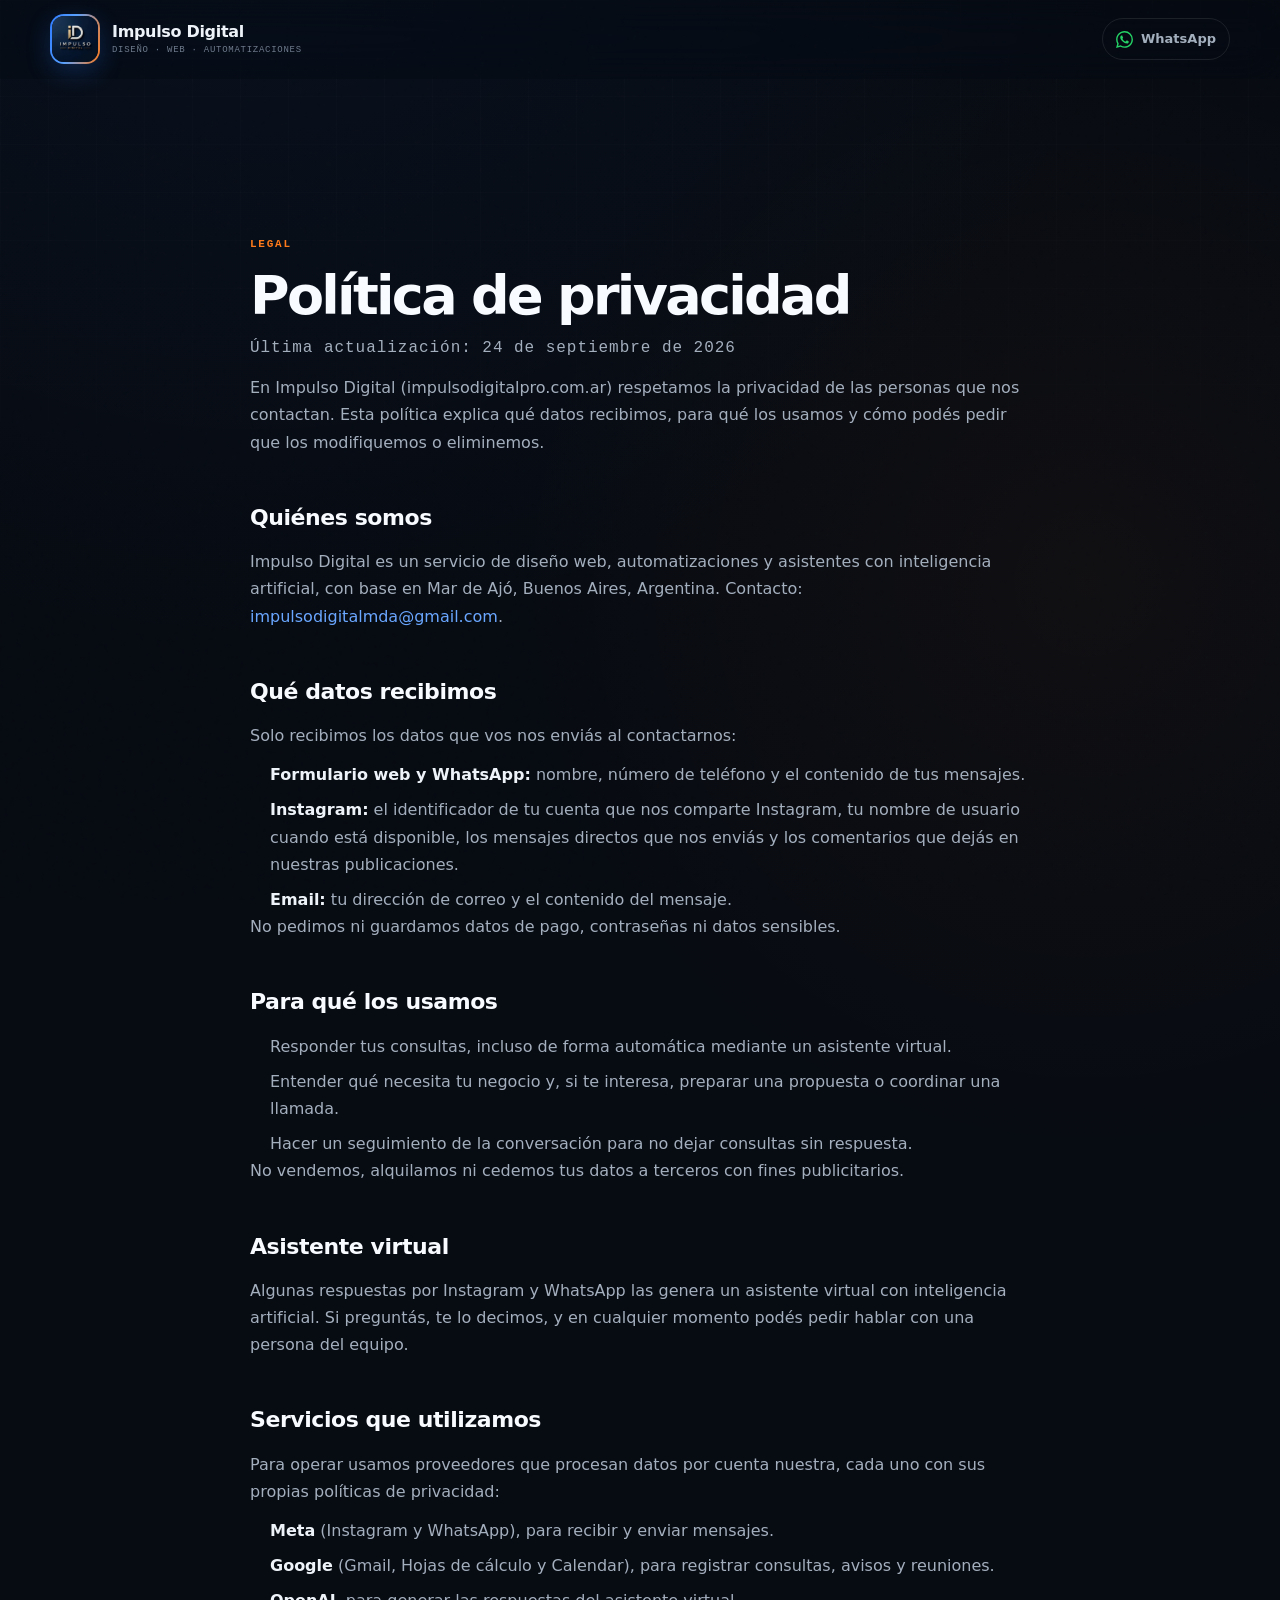
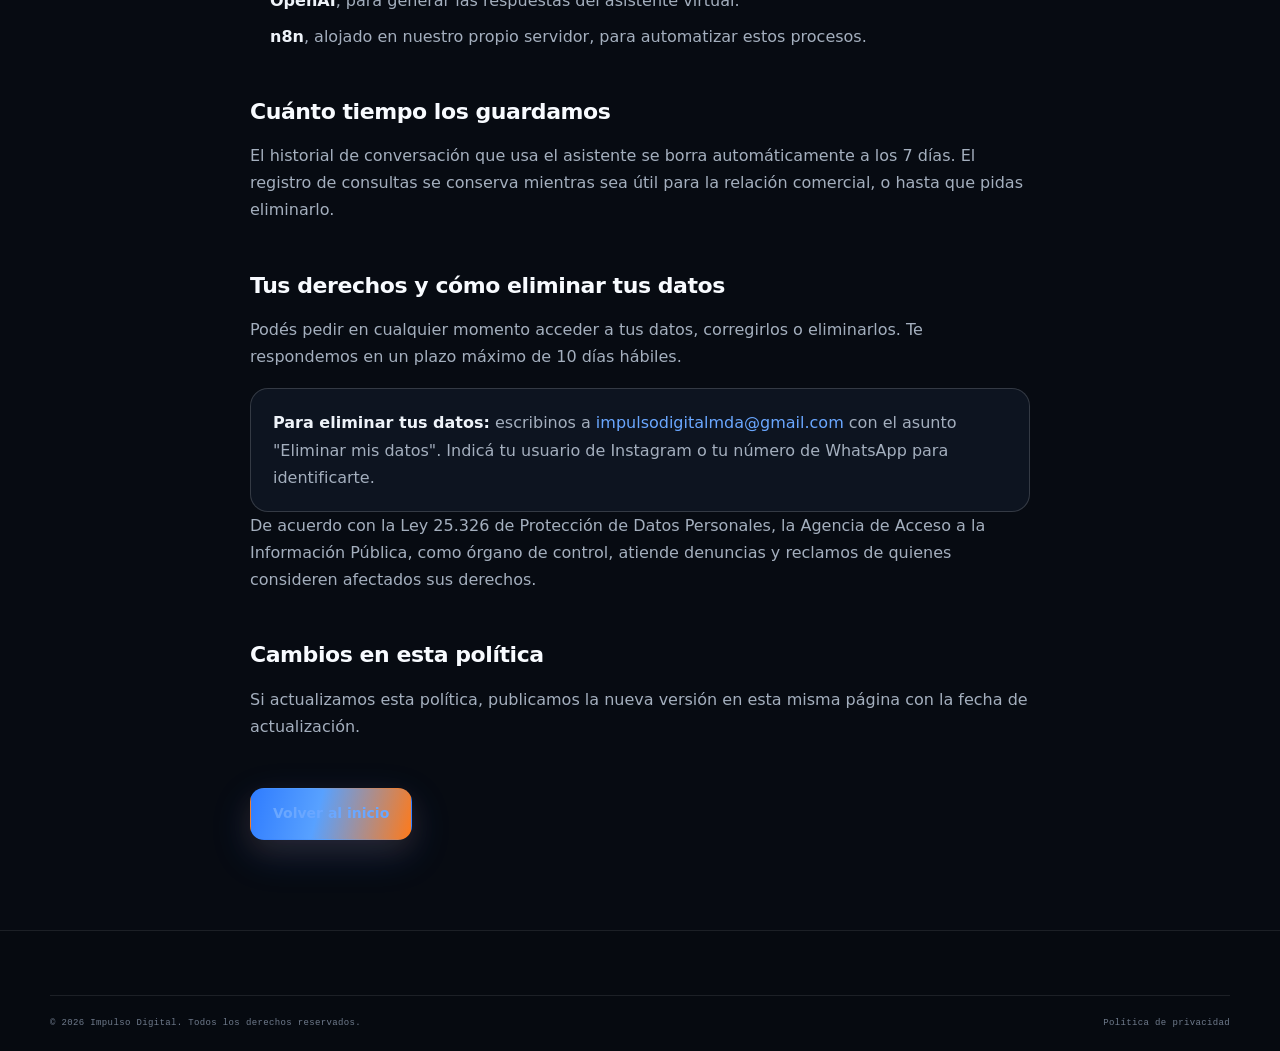
==== privacidad.html @ b019675b "Politica de privacidad y link en el pie Co-Authored-By: Claude Opus 5.5 <noreply@anthropic.com>" ====
<!DOCTYPE html>

<html lang="es">
<head>
<meta charset="utf-8"/>
<meta content="width=device-width, initial-scale=1.0" name="viewport"/>
<meta content="#070b12" name="theme-color"/>
<title>Política de privacidad — Impulso Digital</title>
<meta content="Cómo Impulso Digital recibe, usa y protege los datos de quienes nos contactan por la web, WhatsApp e Instagram." name="description"/>
<link href="assets/images/favicon.svg" rel="icon" type="image/svg+xml"/>
<link href="https://impulsodigitalpro.com.ar/privacidad.html" rel="canonical"/>
<link href="css/style.css" rel="stylesheet"/>
<style>
  .legal { padding: 150px 0 90px; }
  .legal-inner { max-width: 780px; }
  .legal .section-heading { margin-bottom: 10px; }
  .legal-updated { color: var(--muted-2); font-family: var(--font-mono); font-size: 12px; letter-spacing: .06em; }
  .legal h2 { margin: 44px 0 12px; font-family: var(--font-display); font-size: 22px; letter-spacing: -.02em; color: var(--white); }
  .legal p, .legal li { color: var(--muted); font-size: 16px; line-height: 1.7; }
  .legal p + p { margin-top: 12px; }
  .legal ul { margin: 12px 0 0; padding-left: 20px; display: grid; gap: 8px; }
  .legal strong { color: var(--text); }
  .legal a { color: var(--blue-2); }
  .legal-card { margin-top: 18px; padding: 20px 22px; border: 1px solid var(--line-strong); border-radius: var(--radius); background: var(--panel); }
  .legal-back { display: inline-flex; margin-top: 48px; }
  @media (max-width: 640px) { .legal { padding: 120px 0 70px; } }
</style>
</head>
<body>
<div aria-hidden="true" class="page-noise"></div>
<header class="site-header" id="siteHeader">
<div class="container header-inner">
<a aria-label="Impulso Digital — inicio" class="brand" href="index.html">
<span aria-hidden="true" class="brand-mark"><img alt="" aria-hidden="true" class="brand-logo-img" src="assets/images/logo.webp"/></span>
<span class="brand-text">
<span class="brand-name">Impulso Digital</span>
<span class="brand-tag">Diseño · Web · Automatizaciones</span>
</span>
</a>
<div class="header-actions">
<a class="header-cta" href="https://wa.me/5492233033185" rel="noopener" target="_blank">
<img alt="" aria-hidden="true" class="local-icon" src="assets/icons/whatsapp.svg"/>
<span>WhatsApp</span>
</a>
</div>
</div>
</header>
<main id="main">
<section class="legal">
<div class="container legal-inner">
<span class="section-kicker">LEGAL</span>
<h1 class="section-heading">Política de privacidad</h1>
<p class="legal-updated">Última actualización: 24 de septiembre de 2026</p>

<p>En Impulso Digital (impulsodigitalpro.com.ar) respetamos la privacidad de las personas que nos contactan. Esta política explica qué datos recibimos, para qué los usamos y cómo podés pedir que los modifiquemos o eliminemos.</p>

<h2>Quiénes somos</h2>
<p>Impulso Digital es un servicio de diseño web, automatizaciones y asistentes con inteligencia artificial, con base en Mar de Ajó, Buenos Aires, Argentina. Contacto: <a href="mailto:impulsodigitalmda@gmail.com">impulsodigitalmda@gmail.com</a>.</p>

<h2>Qué datos recibimos</h2>
<p>Solo recibimos los datos que vos nos enviás al contactarnos:</p>
<ul>
<li><strong>Formulario web y WhatsApp:</strong> nombre, número de teléfono y el contenido de tus mensajes.</li>
<li><strong>Instagram:</strong> el identificador de tu cuenta que nos comparte Instagram, tu nombre de usuario cuando está disponible, los mensajes directos que nos enviás y los comentarios que dejás en nuestras publicaciones.</li>
<li><strong>Email:</strong> tu dirección de correo y el contenido del mensaje.</li>
</ul>
<p>No pedimos ni guardamos datos de pago, contraseñas ni datos sensibles.</p>

<h2>Para qué los usamos</h2>
<ul>
<li>Responder tus consultas, incluso de forma automática mediante un asistente virtual.</li>
<li>Entender qué necesita tu negocio y, si te interesa, preparar una propuesta o coordinar una llamada.</li>
<li>Hacer un seguimiento de la conversación para no dejar consultas sin respuesta.</li>
</ul>
<p>No vendemos, alquilamos ni cedemos tus datos a terceros con fines publicitarios.</p>

<h2>Asistente virtual</h2>
<p>Algunas respuestas por Instagram y WhatsApp las genera un asistente virtual con inteligencia artificial. Si preguntás, te lo decimos, y en cualquier momento podés pedir hablar con una persona del equipo.</p>

<h2>Servicios que utilizamos</h2>
<p>Para operar usamos proveedores que procesan datos por cuenta nuestra, cada uno con sus propias políticas de privacidad:</p>
<ul>
<li><strong>Meta</strong> (Instagram y WhatsApp), para recibir y enviar mensajes.</li>
<li><strong>Google</strong> (Gmail, Hojas de cálculo y Calendar), para registrar consultas, avisos y reuniones.</li>
<li><strong>OpenAI</strong>, para generar las respuestas del asistente virtual.</li>
<li><strong>n8n</strong>, alojado en nuestro propio servidor, para automatizar estos procesos.</li>
</ul>

<h2>Cuánto tiempo los guardamos</h2>
<p>El historial de conversación que usa el asistente se borra automáticamente a los 7 días. El registro de consultas se conserva mientras sea útil para la relación comercial, o hasta que pidas eliminarlo.</p>

<h2 id="eliminacion">Tus derechos y cómo eliminar tus datos</h2>
<p>Podés pedir en cualquier momento acceder a tus datos, corregirlos o eliminarlos. Te respondemos en un plazo máximo de 10 días hábiles.</p>
<div class="legal-card">
<p><strong>Para eliminar tus datos:</strong> escribinos a <a href="mailto:impulsodigitalmda@gmail.com?subject=Eliminar%20mis%20datos">impulsodigitalmda@gmail.com</a> con el asunto "Eliminar mis datos". Indicá tu usuario de Instagram o tu número de WhatsApp para identificarte.</p>
</div>
<p>De acuerdo con la Ley 25.326 de Protección de Datos Personales, la Agencia de Acceso a la Información Pública, como órgano de control, atiende denuncias y reclamos de quienes consideren afectados sus derechos.</p>

<h2>Cambios en esta política</h2>
<p>Si actualizamos esta política, publicamos la nueva versión en esta misma página con la fecha de actualización.</p>

<a class="btn btn-primary legal-back" href="index.html">Volver al inicio</a>
</div>
</section>
</main>
<footer class="site-footer">
<div class="container footer-bottom">
<p>© <span id="year"></span> Impulso Digital. Todos los derechos reservados.</p>
<a href="privacidad.html">Política de privacidad</a>
</div>
</footer>
<script>document.getElementById('year').textContent = new Date().getFullYear();</script>
</body>
</html>
---- css/style.css ----
/* ==========================================================================
   Impulso Digital — Redesign 2026 (versión mejorada)
   Identidad: azul + naranja + blanco + grises. Verde reservado a WhatsApp.
   Tipografías: fuentes del sistema (sin conexiones externas)

   Cambios respecto a la versión anterior:
   - Espaciado de secciones más compacto (110px -> 88px).
   - Efectos decorativos suavizados (orbes, grilla y ruido más sutiles).
   - Nueva sección "Resultados" con tarjetas de métricas y testimonios.
   ========================================================================== */

:root {
  --bg: #070b12;
  --bg-2: #0a101a;
  --panel: #0d1420;
  --panel-2: #111b2a;
  --white: #f8fbff;
  --text: #eef3f9;
  --muted: #a4afbe;
  --muted-2: #6f7b8c;
  --line: rgba(255,255,255,.09);
  --line-strong: rgba(255,255,255,.16);

  --blue: #2f7cff;
  --blue-2: #6aa7ff;
  --blue-soft: rgba(47,124,255,.13);
  --orange: #ff7a1a;
  --orange-2: #ffad61;
  --orange-soft: rgba(255,122,26,.13);
  --wa: #25d366;
  --danger: #ff6b78;

  --brand-gradient: linear-gradient(105deg, var(--blue) 0%, #58a1ff 42%, var(--orange) 100%);
  --brand-gradient-2: linear-gradient(135deg, rgba(47,124,255,.18), rgba(255,122,26,.12));

  --font-display: 'Segoe UI Variable Display', 'Aptos Display', 'Segoe UI', system-ui, sans-serif;
  --font-body: 'Segoe UI Variable Text', 'Aptos', 'Segoe UI', system-ui, sans-serif;
  --font-mono: 'Cascadia Mono', 'SFMono-Regular', Consolas, monospace;

  --container: 1180px;
  --radius-sm: 12px;
  --radius: 18px;
  --radius-lg: 28px;
  --ease: cubic-bezier(.2,.75,.25,1);
  --shadow: 0 30px 80px rgba(0,0,0,.35);
}

* { box-sizing: border-box; margin: 0; padding: 0; }
html { scroll-behavior: smooth; scroll-padding-top: 92px; }
body {
  min-height: 100vh;
  overflow-x: hidden;
  background:
    radial-gradient(circle at 20% -10%, rgba(47,124,255,.06), transparent 30%),
    radial-gradient(circle at 85% 22%, rgba(255,122,26,.04), transparent 25%),
    var(--bg);
  color: var(--text);
  font-family: var(--font-body);
  font-size: 16px;
  line-height: 1.65;
  -webkit-font-smoothing: antialiased;
}

body::before {
  content: '';
  position: fixed;
  inset: 0;
  z-index: -3;
  background-image: linear-gradient(rgba(255,255,255,.014) 1px, transparent 1px), linear-gradient(90deg, rgba(255,255,255,.014) 1px, transparent 1px);
  background-size: 48px 48px;
  mask-image: linear-gradient(to bottom, #000 0, transparent 75%);
}

.page-noise {
  position: fixed;
  inset: 0;
  z-index: 999;
  opacity: .012;
  pointer-events: none;
  background-image: url("data:image/svg+xml,%3Csvg viewBox='0 0 180 180' xmlns='http://www.w3.org/2000/svg'%3E%3Cfilter id='n'%3E%3CfeTurbulence type='fractalNoise' baseFrequency='.85' numOctaves='3' stitchTiles='stitch'/%3E%3C/filter%3E%3Crect width='100%25' height='100%25' filter='url(%23n)' opacity='.8'/%3E%3C/svg%3E");
}

img, svg { display: block; max-width: 100%; }
.local-icon { width: 1em; height: 1em; object-fit: contain; flex: 0 0 auto; display: inline-block; vertical-align: -0.12em; }
.btn .local-icon { width: 17px; height: 17px; }
.header-cta .local-icon { width: 17px; height: 17px; }
.node-icon .local-icon { width: 24px; height: 24px; }
.card-icon .local-icon { width: 21px; height: 21px; }
.solution-icon .local-icon { width: 48px; height: 48px; }
.step-icon .local-icon { width: 21px; height: 21px; }
.wa-icon .local-icon { width: 28px; height: 28px; }
.card-arrow.local-icon { width: 13px; height: 13px; }
.back-to-top .local-icon { width: 17px; height: 17px; }
a { color: inherit; text-decoration: none; }
ul, ol { list-style: none; }
button, input, textarea { font: inherit; }
button { color: inherit; border: 0; background: none; cursor: pointer; }
input, textarea { color: inherit; }

::selection { color: #fff; background: var(--orange); }

.container { width: min(var(--container), calc(100% - 48px)); margin-inline: auto; }
section { position: relative; padding: 88px 0; }

.skip-link {
  position: fixed; left: 16px; top: -80px; z-index: 1000;
  padding: 10px 16px; border-radius: 10px; background: var(--white); color: var(--bg);
  font-weight: 700; transition: top .2s ease;
}
.skip-link:focus { top: 16px; }

:focus-visible { outline: 2px solid var(--orange); outline-offset: 4px; }

/* ---------- Header ---------- */
.site-header {
  position: sticky; top: 0; z-index: 100;
  background: rgba(7,11,18,.56);
  border-bottom: 1px solid transparent;
  backdrop-filter: blur(18px) saturate(140%);
  -webkit-backdrop-filter: blur(18px) saturate(140%);
  transition: background .3s ease, border-color .3s ease, box-shadow .3s ease;
}
.site-header.is-scrolled {
  background: rgba(7,11,18,.86);
  border-bottom-color: var(--line);
  box-shadow: 0 12px 40px rgba(0,0,0,.18);
}
.header-inner { height: 78px; display: flex; align-items: center; justify-content: space-between; gap: 28px; }
.brand { display: inline-flex; align-items: center; gap: 12px; min-width: max-content; }
.brand-mark {
  position: relative; width: 50px; height: 50px; border-radius: 14px; padding: 2px; overflow: hidden;
  display: grid; place-items: center; background: var(--brand-gradient); box-shadow: 0 8px 24px rgba(47,124,255,.22);
}
.brand-mark::before { content: ''; position: absolute; inset: 2px; border-radius: 12px; background: #0b111c; }
.brand-logo-img { position: relative; z-index: 1; width: 100%; height: 100%; object-fit: cover; border-radius: 12px; }
.brand-mark img { display: block; }
.brand-text { display: flex; flex-direction: column; line-height: 1.15; }
.brand-name { font-family: var(--font-display); font-size: 16px; font-weight: 700; letter-spacing: -.02em; }
.brand-tag { margin-top: 4px; font-family: var(--font-mono); font-size: 9px; letter-spacing: .08em; color: var(--muted-2); text-transform: uppercase; }
.main-nav { display: flex; align-items: center; gap: 28px; }
.nav-link { position: relative; padding: 8px 0; font-size: 14px; font-weight: 600; color: var(--muted); transition: color .2s ease; }
.nav-link::after { content: ''; position: absolute; left: 0; right: 100%; bottom: 2px; height: 2px; border-radius: 2px; background: var(--orange); transition: right .25s var(--ease); }
.nav-link:hover, .nav-link.is-active { color: var(--white); }
.nav-link:hover::after, .nav-link.is-active::after { right: 0; }
.header-actions { display: flex; align-items: center; gap: 12px; }
.header-cta { display: inline-flex; align-items: center; gap: 8px; padding: 9px 13px; border: 1px solid var(--line); border-radius: 999px; font-size: 13px; font-weight: 700; color: var(--muted); transition: .2s ease; }
.header-cta i { color: var(--wa); font-size: 16px; }
.header-cta:hover { color: var(--white); border-color: rgba(37,211,102,.35); background: rgba(37,211,102,.06); transform: translateY(-1px); }
.nav-toggle { display: none; width: 44px; height: 44px; border: 1px solid var(--line); border-radius: 12px; align-items: center; justify-content: center; flex-direction: column; gap: 5px; }
.nav-toggle span { width: 19px; height: 2px; border-radius: 2px; background: var(--white); transition: transform .3s var(--ease), opacity .2s ease; }
.nav-toggle[aria-expanded="true"] span:nth-child(1) { transform: translateY(7px) rotate(45deg); }
.nav-toggle[aria-expanded="true"] span:nth-child(2) { opacity: 0; }
.nav-toggle[aria-expanded="true"] span:nth-child(3) { transform: translateY(-7px) rotate(-45deg); }
.nav-scrim { position: fixed; inset: 0; z-index: 90; opacity: 0; pointer-events: none; background: rgba(1,4,8,.7); backdrop-filter: blur(5px); transition: opacity .25s ease; }
.nav-scrim.is-visible { opacity: 1; pointer-events: auto; }

/* ---------- Buttons ---------- */
.btn {
  position: relative; overflow: hidden; min-height: 52px; padding: 13px 22px; border-radius: 14px;
  display: inline-flex; align-items: center; justify-content: center; gap: 10px;
  border: 1px solid transparent; font-family: var(--font-body); font-size: 14px; font-weight: 800;
  transition: transform .25s var(--ease), box-shadow .25s var(--ease), border-color .25s ease, background .25s ease;
  will-change: transform;
}
.btn::before { content: ''; position: absolute; inset: 0 auto 0 -75%; width: 48%; background: linear-gradient(100deg, transparent, rgba(255,255,255,.28), transparent); transform: skewX(-18deg); transition: left .65s var(--ease); pointer-events: none; }
.btn:hover::before { left: 125%; }
.btn > * { position: relative; z-index: 1; }
.btn-primary { color: #fff; background: var(--brand-gradient); box-shadow: 0 14px 40px rgba(47,124,255,.18), 0 10px 28px rgba(255,122,26,.13); }
.btn-primary:hover { transform: translateY(-3px); box-shadow: 0 18px 48px rgba(47,124,255,.24), 0 12px 34px rgba(255,122,26,.2); }
.btn-secondary { color: var(--white); border-color: var(--line-strong); background: rgba(255,255,255,.035); }
.btn-secondary:hover { transform: translateY(-3px); border-color: rgba(255,255,255,.28); background: rgba(255,255,255,.06); }
.btn-sm { min-height: 40px; padding: 8px 15px; border-radius: 11px; }
.btn-block { width: 100%; }
.whatsapp-btn i { color: var(--wa); font-size: 20px; }

/* ---------- Global headings ---------- */
.section-head { max-width: 700px; margin-bottom: 48px; }
.section-head.centered { margin-inline: auto; text-align: center; }
.section-kicker { display: inline-flex; font-family: var(--font-mono); font-size: 11px; font-weight: 600; letter-spacing: .16em; color: var(--orange); text-transform: uppercase; }
.section-heading { margin-top: 13px; font-family: var(--font-display); font-size: clamp(32px, 4.4vw, 54px); line-height: 1.05; letter-spacing: -.05em; font-weight: 700; color: var(--white); }
.section-head p { margin-top: 18px; max-width: 58ch; color: var(--muted); font-size: 16px; }
.section-head.centered p { margin-inline: auto; }
.outline-text { color: transparent; -webkit-text-stroke: 1px rgba(248,251,255,.5); }
.text-orange { color: var(--orange); }
.text-gradient { background: var(--brand-gradient); -webkit-background-clip: text; background-clip: text; color: transparent; }

/* ---------- Hero ---------- */
.hero { min-height: calc(100vh - 78px); padding: 72px 0 40px; display: flex; flex-direction: column; justify-content: center; overflow: clip; }
.hero-grid-bg { position: absolute; inset: 0; z-index: -2; background-image: linear-gradient(rgba(255,255,255,.014) 1px, transparent 1px), linear-gradient(90deg, rgba(255,255,255,.014) 1px, transparent 1px); background-size: 42px 42px; mask-image: radial-gradient(circle at center, #000 0, transparent 72%); }
.hero-orb { position: absolute; z-index: -1; border-radius: 50%; filter: blur(32px); opacity: .38; pointer-events: none; animation: orb-float 12s ease-in-out infinite; }
.hero-orb-blue { width: 520px; height: 520px; right: -180px; top: -120px; background: radial-gradient(circle, rgba(47,124,255,.2), transparent 67%); }
.hero-orb-orange { width: 420px; height: 420px; left: -160px; bottom: -180px; background: radial-gradient(circle, rgba(255,122,26,.12), transparent 67%); animation-delay: -5s; }
@keyframes orb-float { 50% { transform: translate3d(0, 22px, 0) scale(1.04); } }
.hero-inner { display: grid; grid-template-columns: 1.02fr .98fr; align-items: center; gap: 68px; }
.eyebrow { width: fit-content; display: inline-flex; align-items: center; gap: 9px; padding: 7px 10px; border: 1px solid var(--line); border-radius: 999px; background: rgba(255,255,255,.025); color: var(--muted); font-family: var(--font-mono); font-size: 10.5px; letter-spacing: .09em; }
.eyebrow-dot { width: 7px; height: 7px; border-radius: 50%; background: var(--orange); box-shadow: 0 0 0 6px rgba(255,122,26,.08); animation: blink 2s ease-in-out infinite; }
@keyframes blink { 50% { box-shadow: 0 0 0 2px rgba(255,122,26,.03), 0 0 16px rgba(255,122,26,.6); } }
.hero-title { margin-top: 23px; font-family: var(--font-display); font-size: clamp(40px, 5.2vw, 64px); line-height: 1; letter-spacing: -.06em; font-weight: 700; color: var(--white); }
.hero-subtitle { margin-top: 22px; max-width: 57ch; color: var(--muted); font-size: clamp(16px, 1.6vw, 18px); line-height: 1.7; }
.hero-actions { display: flex; flex-wrap: wrap; gap: 12px; margin-top: 30px; }
.hero-mini-proof { display: flex; flex-wrap: wrap; gap: 10px 18px; margin-top: 28px; color: var(--muted-2); font-size: 12px; font-weight: 700; }
.hero-mini-proof span { display: inline-flex; align-items: center; gap: 7px; }
.hero-mini-proof i { color: var(--blue-2); }
.hero-mini-proof span:nth-child(2) i { color: var(--wa); }
.hero-mini-proof span:nth-child(3) i { color: var(--orange); }

.hero-visual { perspective: 1200px; }
.system-shell { position: relative; overflow: hidden; border: 1px solid var(--line-strong); border-radius: 30px; background: linear-gradient(180deg, rgba(17,27,42,.92), rgba(8,13,22,.92)); box-shadow: var(--shadow), inset 0 1px 0 rgba(255,255,255,.05); transform: rotateY(-2deg) rotateX(1deg); transition: transform .25s ease; }
.system-shell::before { content: ''; position: absolute; inset: 0; pointer-events: none; background: linear-gradient(135deg, rgba(47,124,255,.07), transparent 35%, rgba(255,122,26,.055)); }
.system-topbar { height: 52px; padding: 0 18px; display: flex; align-items: center; justify-content: space-between; border-bottom: 1px solid var(--line); background: rgba(255,255,255,.018); }
.window-dots { display: flex; gap: 6px; }
.window-dots span { width: 7px; height: 7px; border-radius: 50%; background: #536071; }
.window-dots span:nth-child(1) { background: var(--orange); }
.window-dots span:nth-child(2) { background: #d99b38; }
.window-dots span:nth-child(3) { background: var(--blue); }
.system-status { display: inline-flex; align-items: center; gap: 7px; font-family: var(--font-mono); font-size: 10px; letter-spacing: .05em; color: var(--muted); }
.system-status > span { width: 6px; height: 6px; border-radius: 50%; background: var(--blue); box-shadow: 0 0 12px rgba(47,124,255,.8); animation: blink 1.8s infinite; }
.system-canvas { position: relative; min-height: 420px; }
.connector-svg { position: absolute; inset: 0; width: 100%; height: 100%; }
.connector { fill: none; stroke-width: 2; stroke-linecap: round; stroke-dasharray: 7 10; opacity: .7; animation: dash 10s linear infinite; }
.connector-b, .connector-d { animation-direction: reverse; }
@keyframes dash { to { stroke-dashoffset: -220; } }
.hub-node { position: absolute; left: 50%; top: 50%; width: 128px; height: 128px; transform: translate(-50%,-50%); display: flex; flex-direction: column; align-items: center; justify-content: center; border-radius: 29px; border: 1px solid rgba(255,255,255,.12); background: rgba(7,11,18,.8); box-shadow: 0 20px 60px rgba(0,0,0,.4), 0 0 55px rgba(47,124,255,.12); backdrop-filter: blur(12px); }
.hub-ring { position: absolute; inset: -12px; border: 1px dashed rgba(255,255,255,.09); border-radius: 36px; animation: spin 18s linear infinite; }
@keyframes spin { to { transform: rotate(360deg); } }
.hub-mark { position: absolute; inset: 0; border-radius: 29px; overflow: hidden; display: block; }
.hub-mark::after { content: ''; position: absolute; inset: 0; border-radius: inherit; border: 1px solid rgba(255,255,255,.14); pointer-events: none; }
.hub-logo-img { width: 100%; height: 100%; object-fit: cover; display: block; }
.sat-node { --float: 0px; position: absolute; width: 118px; height: 104px; display: flex; flex-direction: column; align-items: center; justify-content: center; gap: 2px; border: 1px solid var(--line); border-radius: 20px; background: rgba(15,23,36,.82); box-shadow: 0 18px 40px rgba(0,0,0,.28); backdrop-filter: blur(10px); animation: node-in .7s var(--ease) both, node-float 5.2s ease-in-out infinite; animation-delay: var(--delay), calc(var(--delay) + .7s); }
@keyframes node-in { from { opacity: 0; transform: scale(.82) translateY(12px); } to { opacity: 1; transform: scale(1) translateY(0); } }
@keyframes node-float { 50% { transform: translateY(-7px); } }
.sat-node strong { margin-top: 6px; font-family: var(--font-display); font-size: 13px; }
.sat-node small { color: var(--muted-2); font-size: 9px; font-weight: 700; }
.node-icon { width: 40px; height: 40px; display: grid; place-items: center; border-radius: 11px; background: linear-gradient(135deg, rgba(47,124,255,.32), rgba(47,124,255,.12)); box-shadow: inset 0 0 0 1px rgba(90,162,255,.4), 0 0 18px rgba(47,124,255,.28); color: var(--blue-2); font-size: 17px; }
.node-icon.whatsapp-real { color: var(--wa); background: linear-gradient(135deg, rgba(37,211,102,.34), rgba(37,211,102,.12)); box-shadow: inset 0 0 0 1px rgba(37,211,102,.45), 0 0 18px rgba(37,211,102,.28); }
.solution-icon.whatsapp-real { color: var(--wa); }
.sat-web { left: 6%; top: 7%; }
.sat-whatsapp { right: 6%; top: 7%; }
.sat-pedidos { left: 6%; bottom: 7%; }
.sat-gestion { right: 6%; bottom: 7%; }
.sat-pedidos .node-icon { background: linear-gradient(135deg, rgba(255,122,26,.34), rgba(255,122,26,.12)); box-shadow: inset 0 0 0 1px rgba(255,154,61,.45), 0 0 18px rgba(255,122,26,.28); }
.sat-gestion .node-icon { background: linear-gradient(135deg, rgba(160,110,255,.34), rgba(160,110,255,.12)); box-shadow: inset 0 0 0 1px rgba(196,161,255,.45), 0 0 18px rgba(160,110,255,.28); }
.pulse-dot { position: absolute; width: 8px; height: 8px; border-radius: 50%; background: var(--orange); box-shadow: 0 0 16px rgba(255,122,26,.7); opacity: .8; }
.pulse-one { left: 31%; top: 38%; animation: pulse-move 4.5s ease-in-out infinite; }
.pulse-two { right: 31%; bottom: 38%; background: var(--blue); box-shadow: 0 0 16px rgba(47,124,255,.7); animation: pulse-move 4.5s ease-in-out infinite reverse; animation-delay: -1.8s; }
@keyframes pulse-move { 50% { transform: translate(10px, 7px) scale(1.4); opacity: .35; } }
/* ---------- Solutions ---------- */
.solutions-section { background: linear-gradient(180deg, transparent, rgba(255,255,255,.015), transparent); }
.solutions-list { display: grid; grid-template-columns: repeat(2, 1fr); gap: 16px; }
.solution-row { position: relative; overflow: hidden; display: grid; grid-template-columns: 1fr; grid-template-rows: auto 1fr; align-items: stretch; border: 1px solid var(--line); border-radius: 24px; background: rgba(11,17,27,.64); transition: transform .35s var(--ease), border-color .35s ease, background .35s ease; }
.solution-row:hover { transform: translateY(-4px); background: rgba(13,21,33,.82); }
.solution-row[data-accent="blue"]:hover { border-color: rgba(47,124,255,.35); }
.solution-row[data-accent="orange"]:hover { border-color: rgba(255,122,26,.35); }
.solution-visual { position: relative; min-height: 170px; display: grid; place-items: center; border-bottom: 1px solid var(--line); background: rgba(255,255,255,.015); }
.solution-number { position: absolute; left: 24px; top: 20px; font-family: var(--font-mono); font-size: 10px; color: var(--muted-2); letter-spacing: .13em; }
.solution-icon { width: 96px; height: 96px; display: grid; place-items: center; border-radius: 26px; background: rgba(47,124,255,.16); border: 1px solid rgba(47,124,255,.3); color: var(--blue-2); font-size: 40px; box-shadow: 0 18px 50px rgba(0,0,0,.3); transition: transform .35s var(--ease); }
.solution-row[data-accent="orange"] .solution-icon:not(.whatsapp-real) { background: rgba(255,122,26,.16); border-color: rgba(255,122,26,.32); color: var(--orange-2); }
.solution-icon.whatsapp-real { background: rgba(37,211,102,.16); border-color: rgba(37,211,102,.32); }
.solution-row:hover .solution-icon { transform: rotate(-4deg) scale(1.05); }
.solution-row:hover .solution-icon { box-shadow: 0 20px 52px rgba(0,0,0,.32), 0 0 28px rgba(47,124,255,.13); }
.solution-row[data-accent="orange"]:hover .solution-icon { box-shadow: 0 20px 52px rgba(0,0,0,.32), 0 0 28px rgba(255,122,26,.14); }
.solution-copy { padding: 30px 32px 34px; display: flex; flex-direction: column; justify-content: center; }
.solution-label { font-family: var(--font-mono); font-size: 10px; letter-spacing: .15em; color: var(--muted-2); }
.solution-copy h3 { margin-top: 7px; font-family: var(--font-display); font-size: clamp(28px, 3.6vw, 42px); line-height: 1; letter-spacing: -.045em; }
.solution-copy > p { margin-top: 14px; max-width: 63ch; color: var(--muted); font-size: 15px; }
.solution-points { display: grid; gap: 9px; margin-top: 22px; }
.solution-points li { display: flex; align-items: flex-start; gap: 10px; color: #c2cbd6; font-size: 13.5px; }
.solution-points .local-icon { margin-top: 4px; width: 13px; height: 13px; }

/* ---------- Process ---------- */
.process-section { background: linear-gradient(180deg, rgba(255,255,255,.012), transparent); }
.process-timeline { position: relative; display: grid; grid-template-columns: repeat(3, 1fr); gap: 14px; counter-reset: process; }
.process-timeline::before { content: ''; position: absolute; left: 7%; right: 7%; top: 45px; height: 1px; background: linear-gradient(90deg, var(--blue), rgba(255,255,255,.12) 45%, var(--orange)); opacity: .45; }
.process-step { position: relative; min-height: 250px; padding: 28px 22px 24px; border: 1px solid transparent; border-radius: 18px; background: linear-gradient(rgba(7,11,18,.76), rgba(7,11,18,.76)) padding-box, var(--brand-gradient) border-box; transition: transform .3s var(--ease), box-shadow .3s ease; }
.process-step:hover { transform: translateY(-6px); box-shadow: 0 18px 40px rgba(47,124,255,.14), 0 14px 34px rgba(255,122,26,.1); }
.process-step .step-icon { transition: transform .35s var(--ease), background .35s ease, color .35s ease; }
.process-step:hover .step-icon { transform: translateY(-4px) rotate(-6deg); background: var(--blue-soft); color: var(--blue-2); }
.process-step:nth-child(even):hover .step-icon { background: var(--orange-soft); color: var(--orange-2); }
.step-num { position: relative; z-index: 2; width: fit-content; display: inline-flex; padding: 8px 9px; border-radius: 8px; background: var(--bg); border: 1px solid var(--line-strong); font-family: var(--font-mono); font-size: 10px; color: var(--orange-2); }
.process-step:nth-child(odd) .step-num { color: var(--blue-2); }
.step-icon { margin-top: 42px; width: 43px; height: 43px; display: grid; place-items: center; border-radius: 12px; background: rgba(255,255,255,.04); color: var(--white); }
.process-step h3 { margin-top: 18px; font-family: var(--font-display); font-size: 20px; }
.process-step p { margin-top: 8px; color: var(--muted); font-size: 13px; line-height: 1.6; }

/* ---------- Contact ---------- */
.contact-section { padding-top: 72px; }
.contact-inner { display: grid; grid-template-columns: .9fr 1.1fr; gap: 70px; align-items: start; }
.contact-copy .section-heading { font-size: clamp(38px, 4.6vw, 58px); }
.contact-copy > p { margin-top: 20px; max-width: 48ch; color: var(--muted); }
.contact-whatsapp-card { margin-top: 34px; min-height: 82px; padding: 15px 18px; display: grid; grid-template-columns: auto 1fr auto; align-items: center; gap: 14px; border: 1px solid rgba(37,211,102,.22); border-radius: 18px; background: rgba(37,211,102,.05); transition: transform .25s var(--ease), border-color .25s ease, background .25s ease; }
.contact-whatsapp-card:hover { transform: translateY(-4px); border-color: rgba(37,211,102,.42); background: rgba(37,211,102,.075); }
.wa-icon { width: 50px; height: 50px; display: grid; place-items: center; border-radius: 15px; color: #fff; background: var(--wa); font-size: 25px; box-shadow: 0 12px 26px rgba(37,211,102,.15); }
.wa-text { display: flex; flex-direction: column; line-height: 1.25; }
.wa-text strong { font-family: var(--font-display); font-size: 15px; }
.wa-text small { margin-top: 5px; color: var(--muted); font-size: 12px; }
.contact-whatsapp-card > i { color: var(--muted-2); font-size: 11px; }
.contact-details { margin-top: 30px; display: flex; flex-direction: column; gap: 15px; }
.contact-details div { display: grid; grid-template-columns: 115px 1fr; gap: 14px; font-size: 13px; }
.contact-details dt { color: var(--muted-2); }
.contact-details dt .local-icon { width: 15px; height: 15px; margin-right: 4px; vertical-align: -2px; }
.contact-details dd { color: var(--muted); overflow-wrap: anywhere; }
.contact-details a:hover { color: var(--white); }

.contact-form { position: relative; overflow: hidden; padding: 36px; display: flex; flex-direction: column; gap: 18px; border: 1px solid var(--line-strong); border-radius: 24px; background: linear-gradient(160deg, rgba(17,27,42,.72), rgba(8,13,22,.86)); box-shadow: var(--shadow); }
.contact-form::before { content: ''; position: absolute; left: -80px; top: -80px; width: 210px; height: 210px; border-radius: 50%; background: radial-gradient(circle, rgba(47,124,255,.1), transparent 67%); pointer-events: none; }
.form-topline { position: relative; display: flex; align-items: center; justify-content: space-between; gap: 20px; padding-bottom: 16px; border-bottom: 1px solid var(--line); font-family: var(--font-mono); font-size: 9px; letter-spacing: .12em; color: var(--muted-2); }
.form-live { display: inline-flex; align-items: center; gap: 7px; letter-spacing: .04em; text-transform: none; }
.form-live i { width: 6px; height: 6px; border-radius: 50%; background: var(--wa); box-shadow: 0 0 12px rgba(37,211,102,.55); }
.form-row { position: relative; display: flex; flex-direction: column; gap: 8px; }
.form-row label { font-size: 12px; font-weight: 700; color: #c2cad4; }
.optional { color: var(--muted-2); font-weight: 500; }
.form-row input, .form-row textarea { width: 100%; border: 1px solid var(--line); border-radius: 12px; background: rgba(4,8,14,.5); padding: 13px 14px; color: var(--white); font-size: 14px; outline: 0; transition: border-color .2s ease, background .2s ease, box-shadow .2s ease; }
.form-row textarea { min-height: 128px; resize: vertical; }
.form-row input::placeholder, .form-row textarea::placeholder { color: #596678; }
.form-row input:focus, .form-row textarea:focus { border-color: rgba(47,124,255,.6); background: rgba(5,10,18,.78); box-shadow: 0 0 0 4px rgba(47,124,255,.08); }
.form-status { min-height: 20px; color: var(--wa); font-size: 12px; }
.form-status.is-error { color: var(--danger); }

/* ---------- Footer ---------- */
.site-footer { padding-top: 64px; border-top: 1px solid var(--line); background: rgba(0,0,0,.08); }
.footer-inner { display: grid; grid-template-columns: 1.5fr .8fr .8fr; gap: 50px; padding-bottom: 48px; }
.footer-brand p { max-width: 36ch; margin-top: 15px; color: var(--muted-2); font-size: 13px; }
.footer-col { display: flex; flex-direction: column; gap: 11px; }
.footer-heading { margin-bottom: 3px; font-family: var(--font-mono); font-size: 10px; letter-spacing: .12em; color: var(--white); text-transform: uppercase; }
.footer-col a { width: fit-content; display: inline-flex; align-items: center; gap: 8px; color: var(--muted); font-size: 13px; transition: color .2s ease, transform .2s ease; }
.footer-col a:hover { color: var(--white); transform: translateX(3px); }
.footer-col a .local-icon { width: 14px; height: 14px; }
.footer-col a .fa-whatsapp { color: var(--wa); }

/* Íconos de marca recoloreados vía mask (los .svg cargados como <img> no heredan color) */
.icon-mask {
  -webkit-mask-repeat: no-repeat; mask-repeat: no-repeat;
  -webkit-mask-position: center; mask-position: center;
  -webkit-mask-size: contain; mask-size: contain;
  background-color: currentColor;
}
.icon-email { -webkit-mask-image: url("../assets/icons/email.svg"); mask-image: url("../assets/icons/email.svg"); }
.icon-web { -webkit-mask-image: url("../assets/icons/web.svg"); mask-image: url("../assets/icons/web.svg"); }
.icon-pedidos { -webkit-mask-image: url("../assets/icons/pedidos.svg"); mask-image: url("../assets/icons/pedidos.svg"); }
.icon-gestion { -webkit-mask-image: url("../assets/icons/gestion.svg"); mask-image: url("../assets/icons/gestion.svg"); }
.icon-whatsapp {
  -webkit-mask-image: url("../assets/icons/whatsapp.svg"); mask-image: url("../assets/icons/whatsapp.svg");
  background-color: var(--wa);
}
.icon-instagram {
  -webkit-mask-image: url("../assets/icons/instagram.svg"); mask-image: url("../assets/icons/instagram.svg");
  background: linear-gradient(45deg, #f9ce34, #ee2a7b 45%, #6228d7);
}
.footer-bottom { padding: 20px 0; display: flex; justify-content: space-between; gap: 20px; border-top: 1px solid var(--line); color: var(--muted-2); font-family: var(--font-mono); font-size: 9px; letter-spacing: .04em; }

.wa-float { position: fixed; right: 22px; bottom: 22px; z-index: 80; width: 54px; height: 54px; display: grid; place-items: center; border-radius: 50%; background: var(--wa); color: #fff; box-shadow: 0 12px 30px rgba(37,211,102,.35); transition: transform .25s var(--ease); }
.wa-float:hover { transform: scale(1.08); }
.wa-float .local-icon { width: 28px; height: 28px; background-color: #fff; }
.back-to-top { position: fixed; right: 27px; bottom: 90px; z-index: 80; width: 46px; height: 46px; display: grid; place-items: center; border: 1px solid var(--line-strong); border-radius: 14px; background: rgba(10,16,26,.86); color: var(--white); box-shadow: 0 12px 30px rgba(0,0,0,.25); backdrop-filter: blur(12px); opacity: 0; pointer-events: none; transform: translateY(12px); transition: opacity .25s ease, transform .25s var(--ease), border-color .25s ease; }
.back-to-top.is-visible { opacity: 1; pointer-events: auto; transform: translateY(0); }
.back-to-top:hover { border-color: var(--orange); }

/* ---------- Reveal animations ---------- */
.reveal { opacity: 0; transform: translateY(24px) scale(.985); filter: blur(3px); transition: opacity .7s var(--ease), transform .7s var(--ease), filter .7s ease; }
.reveal.is-visible { opacity: 1; transform: translateY(0); }
.process-timeline .reveal:nth-child(2) { transition-delay: .08s; }
.process-timeline .reveal:nth-child(3) { transition-delay: .16s; }
.solutions-list .reveal:nth-child(2) { transition-delay: .08s; }
.solutions-list .reveal:nth-child(3) { transition-delay: .16s; }
.solutions-list .reveal:nth-child(4) { transition-delay: .24s; }
.reveal.is-visible { filter: blur(0); }

/* ---------- Responsive ---------- */
@media (max-width: 1040px) {
  .header-cta { display: none; }
  .hero-inner { gap: 38px; }
  .process-timeline { grid-template-columns: 1fr 1fr; }
  .process-timeline::before { display: none; }
  .contact-inner { gap: 42px; }
}

@media (max-width: 900px) {
  section { padding: 72px 0; }
  .container { width: min(var(--container), calc(100% - 34px)); }
  .main-nav { position: fixed; top: 78px; right: 0; width: min(340px, 88vw); height: calc(100dvh - 78px); z-index: 110; padding: 28px; align-items: stretch; flex-direction: column; gap: 4px; border-left: 1px solid var(--line); background: rgba(8,13,22,.97); transform: translateX(101%); transition: transform .35s var(--ease); }
  .main-nav.is-open { transform: translateX(0); }
  .nav-link { padding: 14px 2px; border-bottom: 1px solid var(--line); font-size: 16px; }
  .nav-link::after { display: none; }
  .nav-cta { margin-top: 16px; }
  .nav-toggle { display: flex; }
  .hero { min-height: auto; padding-top: 56px; }
  .hero-inner { grid-template-columns: 1fr; }
  .hero-content { text-align: center; }
  .eyebrow { margin-inline: auto; }
  .hero-subtitle { margin-inline: auto; }
  .hero-actions, .hero-mini-proof { justify-content: center; }
  .hero-visual { max-width: 620px; width: 100%; margin: 8px auto 0; }
  .system-shell { transform: none !important; }
  .contact-inner { grid-template-columns: 1fr; }
}

@media (max-width: 680px) {
  .brand-tag { display: none; }
  .header-inner { height: 70px; }
  .main-nav { top: 70px; height: calc(100dvh - 70px); }
  .hero { padding-top: 44px; }
  .hero-title { font-size: clamp(38px, 12vw, 52px); }
  .hero-actions { flex-direction: column; align-items: stretch; }
  .btn { width: 100%; }
  .hero-mini-proof { gap: 10px 14px; }
  .system-canvas { min-height: 360px; }
  .sat-node { width: 96px; height: 90px; }
  .hub-node { width: 112px; height: 112px; }
  .section-heading { font-size: clamp(32px, 10.5vw, 44px); }
  .solutions-list { gap: 10px; }
  .solution-row { border-radius: 18px; }
  .solution-visual { min-height: 96px; }
  .solution-number { left: 12px; top: 10px; }
  .solution-icon { width: 56px; height: 56px; border-radius: 16px; font-size: 24px; }
  .solution-copy { padding: 16px 14px 18px; }
  .solution-copy h3 { font-size: 20px; }
  .solution-copy > p { margin-top: 8px; font-size: 12px; }
  .solution-points { gap: 6px; margin-top: 12px; }
  .solution-points li { font-size: 11.5px; gap: 6px; }
  .process-timeline { grid-template-columns: 1fr; gap: 10px; }
  .process-timeline::before { display: none; }
  .process-step { min-height: auto; padding: 16px; display: grid; grid-template-columns: auto 1fr; grid-template-rows: auto 1fr; column-gap: 14px; }
  .process-step:hover { transform: none; }
  .step-num { grid-area: 1 / 1; }
  .step-icon { grid-area: 2 / 1; margin-top: 10px; }
  .process-step h3 { grid-area: 1 / 2; margin-top: 0; align-self: center; font-size: 18px; }
  .process-step p { grid-area: 2 / 2; margin-top: 4px; font-size: 12.5px; }
  .form-row input, .form-row textarea { font-size: 16px; }
  .contact-form { padding: 25px 20px; }
  .form-topline { flex-direction: column; align-items: flex-start; gap: 7px; }
  .contact-details div { grid-template-columns: 1fr; gap: 3px; }
  .footer-inner { grid-template-columns: 1fr; gap: 30px; }
  .footer-bottom { flex-direction: column; gap: 6px; }
}

@media (max-width: 460px) {
  .container { width: min(var(--container), calc(100% - 28px)); }
  .system-canvas { min-height: 330px; }
  .sat-node { width: 86px; height: 80px; border-radius: 16px; }
  .sat-node strong { font-size: 11px; }
  .sat-node small { display: none; }
  .node-icon { width: 30px; height: 30px; font-size: 14px; }
  .hub-node { width: 98px; height: 98px; border-radius: 24px; }
  .hub-mark { border-radius: 24px; }
  .hub-ring { inset: -8px; border-radius: 30px; }
  .hero-mini-proof { font-size: 11px; }
}

@media (prefers-reduced-motion: reduce) {
  *, *::before, *::after { animation-duration: .001ms !important; animation-iteration-count: 1 !important; scroll-behavior: auto !important; transition-duration: .001ms !important; }
  .reveal { opacity: 1; transform: none; filter: none; }
}
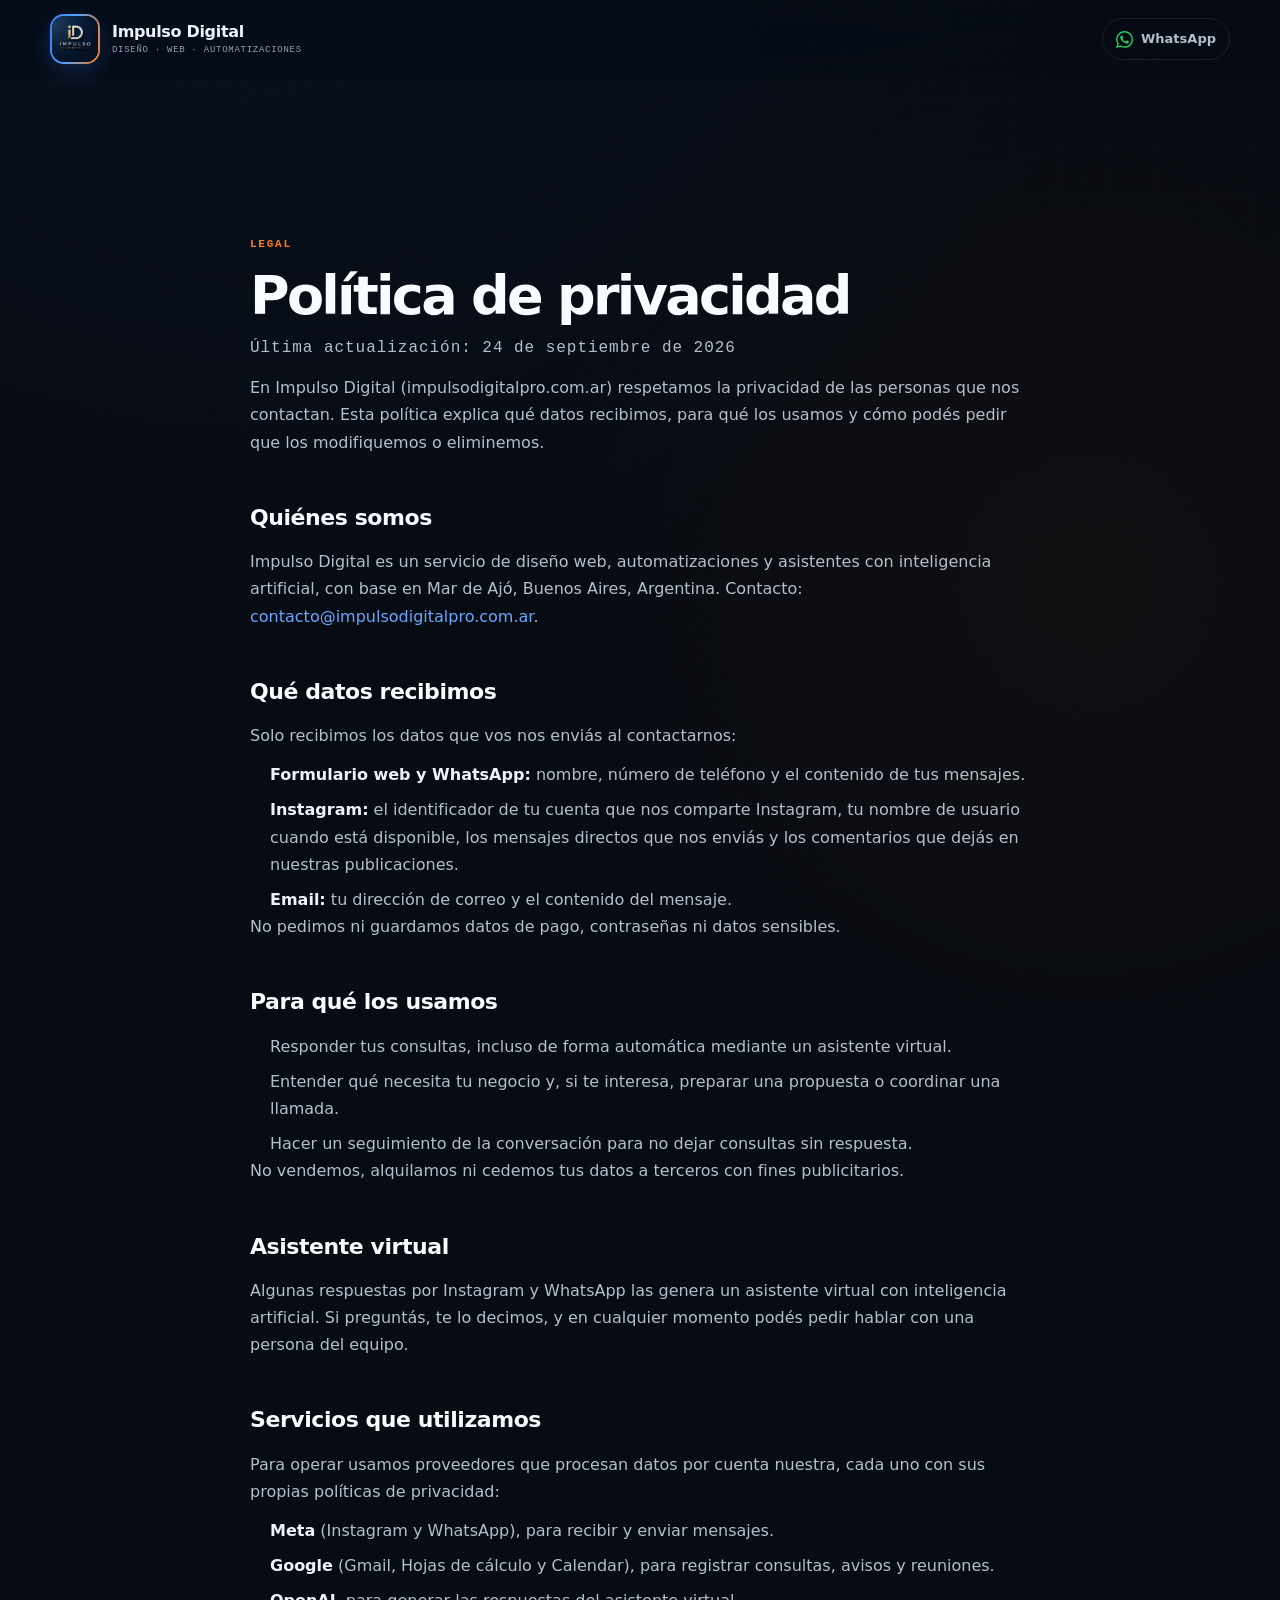
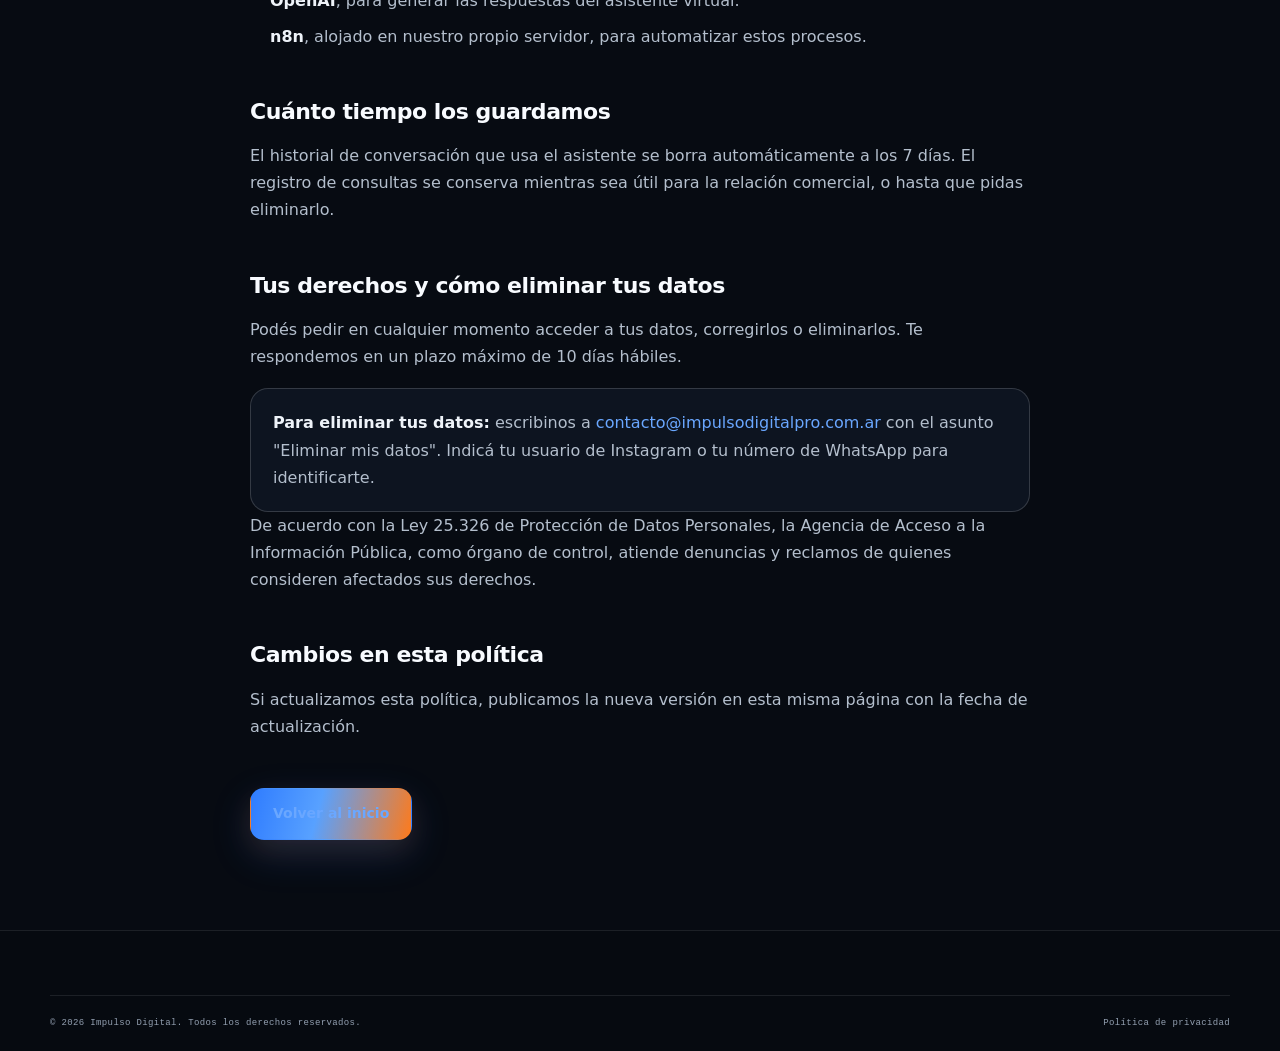
==== commit 82cd1f33: "Ejemplos de uso, mejor contraste y correo corporativo Co-Authored-By: Claude Sonnet 5 <noreply@anthr" ====
--- a/privacidad.html
+++ b/privacidad.html
@@ -55,7 +55,7 @@
 <p>En Impulso Digital (impulsodigitalpro.com.ar) respetamos la privacidad de las personas que nos contactan. Esta política explica qué datos recibimos, para qué los usamos y cómo podés pedir que los modifiquemos o eliminemos.</p>
 
 <h2>Quiénes somos</h2>
-<p>Impulso Digital es un servicio de diseño web, automatizaciones y asistentes con inteligencia artificial, con base en Mar de Ajó, Buenos Aires, Argentina. Contacto: <a href="mailto:impulsodigitalmda@gmail.com">impulsodigitalmda@gmail.com</a>.</p>
+<p>Impulso Digital es un servicio de diseño web, automatizaciones y asistentes con inteligencia artificial, con base en Mar de Ajó, Buenos Aires, Argentina. Contacto: <a href="mailto:contacto@impulsodigitalpro.com.ar">contacto@impulsodigitalpro.com.ar</a>.</p>
 
 <h2>Qué datos recibimos</h2>
 <p>Solo recibimos los datos que vos nos enviás al contactarnos:</p>
@@ -92,7 +92,7 @@
 <h2 id="eliminacion">Tus derechos y cómo eliminar tus datos</h2>
 <p>Podés pedir en cualquier momento acceder a tus datos, corregirlos o eliminarlos. Te respondemos en un plazo máximo de 10 días hábiles.</p>
 <div class="legal-card">
-<p><strong>Para eliminar tus datos:</strong> escribinos a <a href="mailto:impulsodigitalmda@gmail.com?subject=Eliminar%20mis%20datos">impulsodigitalmda@gmail.com</a> con el asunto "Eliminar mis datos". Indicá tu usuario de Instagram o tu número de WhatsApp para identificarte.</p>
+<p><strong>Para eliminar tus datos:</strong> escribinos a <a href="mailto:contacto@impulsodigitalpro.com.ar?subject=Eliminar%20mis%20datos">contacto@impulsodigitalpro.com.ar</a> con el asunto "Eliminar mis datos". Indicá tu usuario de Instagram o tu número de WhatsApp para identificarte.</p>
 </div>
 <p>De acuerdo con la Ley 25.326 de Protección de Datos Personales, la Agencia de Acceso a la Información Pública, como órgano de control, atiende denuncias y reclamos de quienes consideren afectados sus derechos.</p>
 
--- a/css/style.css
+++ b/css/style.css
@@ -16,8 +16,8 @@
   --panel-2: #111b2a;
   --white: #f8fbff;
   --text: #eef3f9;
-  --muted: #a4afbe;
-  --muted-2: #6f7b8c;
+  --muted: #b4bfcd;
+  --muted-2: #93a0b1;
   --line: rgba(255,255,255,.09);
   --line-strong: rgba(255,255,255,.16);
 
@@ -262,9 +262,9 @@
 .solution-copy { padding: 30px 32px 34px; display: flex; flex-direction: column; justify-content: center; }
 .solution-label { font-family: var(--font-mono); font-size: 10px; letter-spacing: .15em; color: var(--muted-2); }
 .solution-copy h3 { margin-top: 7px; font-family: var(--font-display); font-size: clamp(28px, 3.6vw, 42px); line-height: 1; letter-spacing: -.045em; }
-.solution-copy > p { margin-top: 14px; max-width: 63ch; color: var(--muted); font-size: 15px; }
+.solution-copy > p { margin-top: 14px; max-width: 63ch; color: var(--muted); font-size: 16px; }
 .solution-points { display: grid; gap: 9px; margin-top: 22px; }
-.solution-points li { display: flex; align-items: flex-start; gap: 10px; color: #c2cbd6; font-size: 13.5px; }
+.solution-points li { display: flex; align-items: flex-start; gap: 10px; color: #c2cbd6; font-size: 14.5px; }
 .solution-points .local-icon { margin-top: 4px; width: 13px; height: 13px; }
 
 /* ---------- Process ---------- */
@@ -280,7 +280,7 @@
 .process-step:nth-child(odd) .step-num { color: var(--blue-2); }
 .step-icon { margin-top: 42px; width: 43px; height: 43px; display: grid; place-items: center; border-radius: 12px; background: rgba(255,255,255,.04); color: var(--white); }
 .process-step h3 { margin-top: 18px; font-family: var(--font-display); font-size: 20px; }
-.process-step p { margin-top: 8px; color: var(--muted); font-size: 13px; line-height: 1.6; }
+.process-step p { margin-top: 8px; color: var(--muted); font-size: 14px; line-height: 1.6; }
 
 /* ---------- Contact ---------- */
 .contact-section { padding-top: 72px; }
@@ -311,7 +311,7 @@
 .optional { color: var(--muted-2); font-weight: 500; }
 .form-row input, .form-row textarea { width: 100%; border: 1px solid var(--line); border-radius: 12px; background: rgba(4,8,14,.5); padding: 13px 14px; color: var(--white); font-size: 14px; outline: 0; transition: border-color .2s ease, background .2s ease, box-shadow .2s ease; }
 .form-row textarea { min-height: 128px; resize: vertical; }
-.form-row input::placeholder, .form-row textarea::placeholder { color: #596678; }
+.form-row input::placeholder, .form-row textarea::placeholder { color: #7f8ba0; }
 .form-row input:focus, .form-row textarea:focus { border-color: rgba(47,124,255,.6); background: rgba(5,10,18,.78); box-shadow: 0 0 0 4px rgba(47,124,255,.08); }
 .form-status { min-height: 20px; color: var(--wa); font-size: 12px; }
 .form-status.is-error { color: var(--danger); }
@@ -451,3 +451,13 @@
   .reveal { opacity: 1; transform: none; filter: none; }
 }
 
+
+/* Ejemplos de uso */
+.cases-grid { display: grid; grid-template-columns: repeat(3, 1fr); gap: 20px; }
+.case-card { padding: 28px 24px; border: 1px solid var(--line); border-radius: 18px; background: var(--panel); transition: transform .3s var(--ease), border-color .3s ease; }
+.case-card:hover { transform: translateY(-4px); border-color: var(--line-strong); }
+.case-tag { font-family: var(--font-mono); font-size: 11px; letter-spacing: .15em; color: var(--orange); }
+.case-card h3 { margin-top: 14px; font-family: var(--font-display); font-size: 20px; line-height: 1.25; }
+.case-card > p { margin-top: 10px; color: var(--muted); font-size: 15px; line-height: 1.6; }
+.case-card .solution-points { margin-top: 16px; }
+@media (max-width: 900px) { .cases-grid { grid-template-columns: 1fr; } }
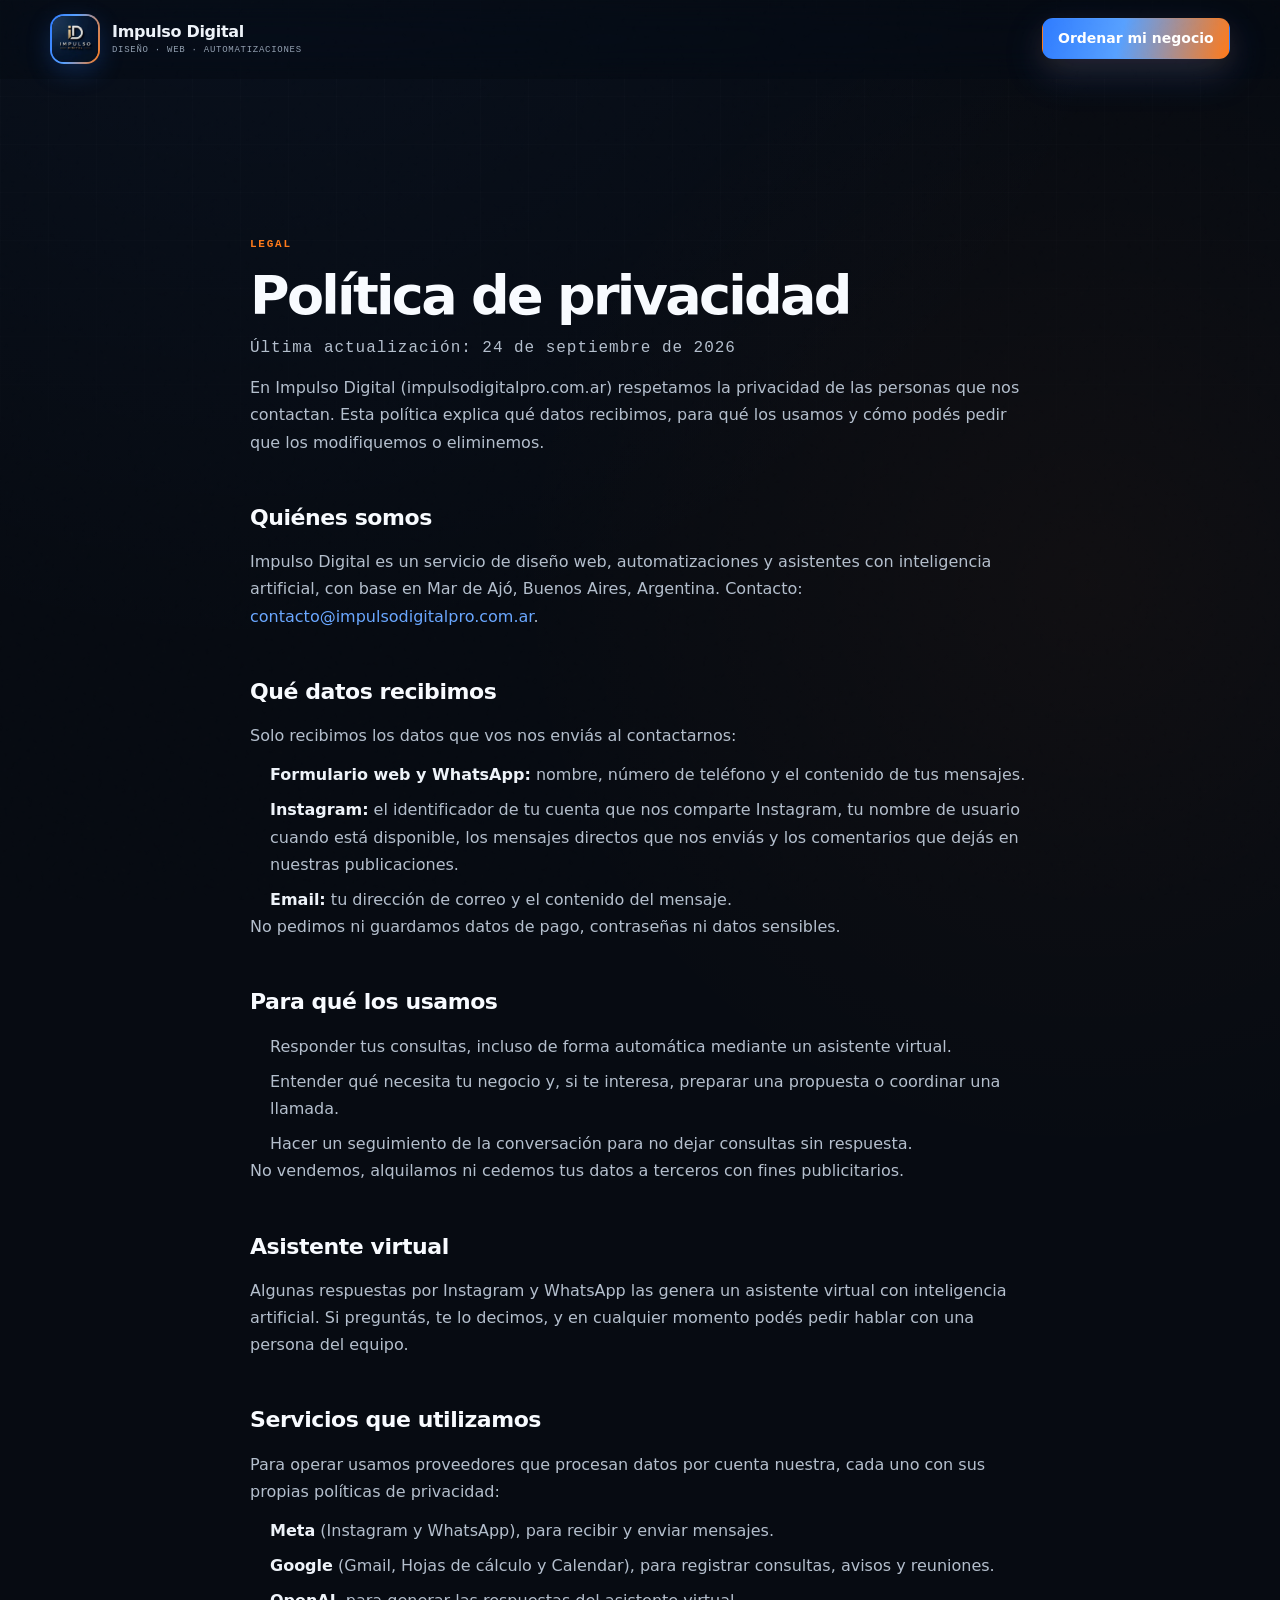
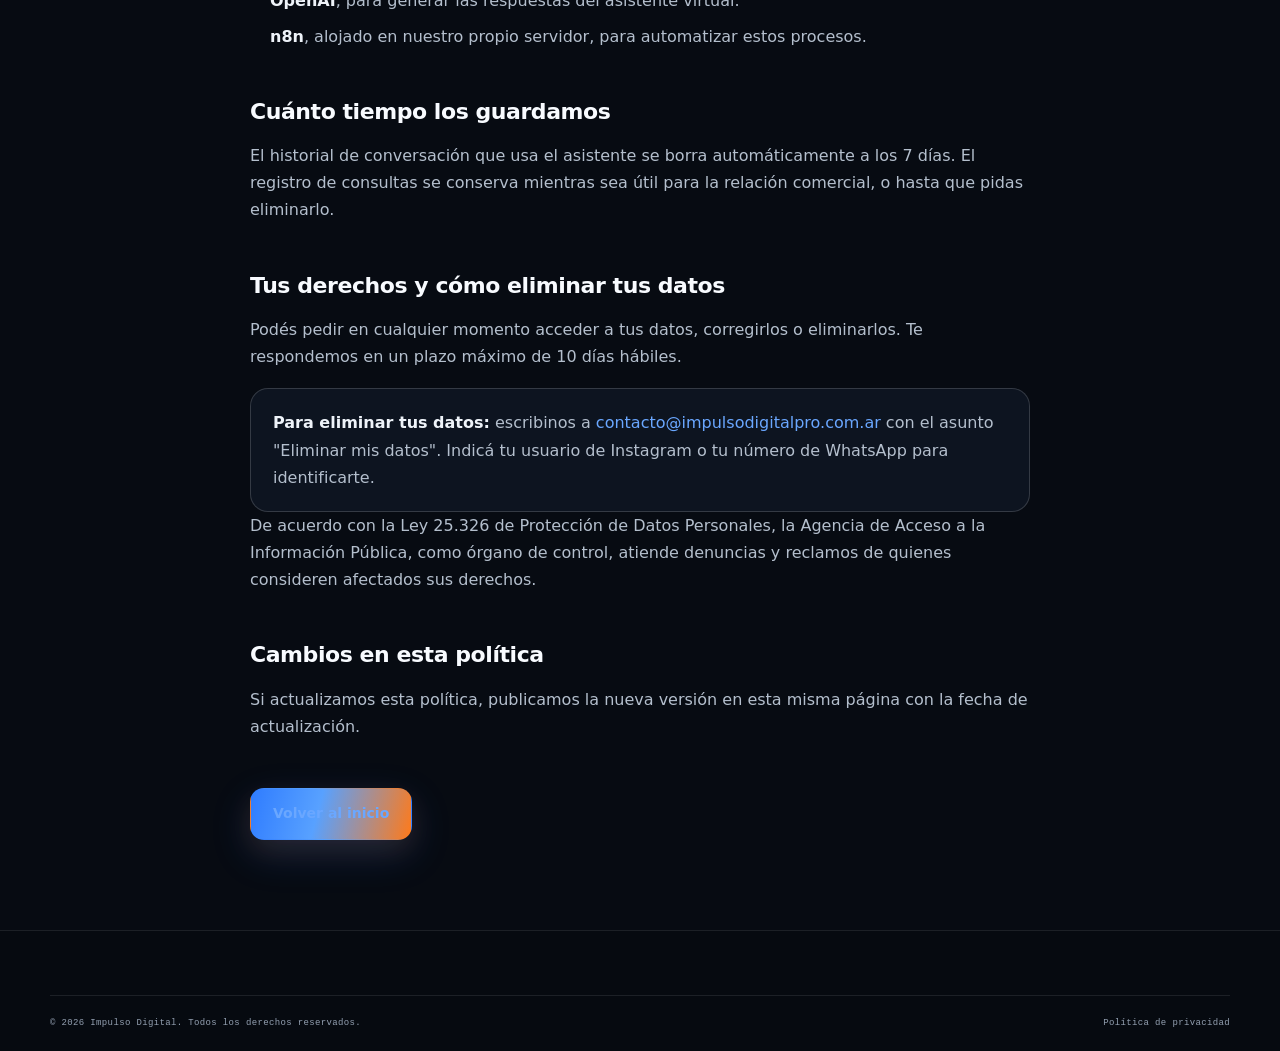
==== commit a6d00eb6: "Hero con mock de celular, operacion e IA, plazos y precio, escenas de ejemplo, seccion quien soy y S" ====
--- a/privacidad.html
+++ b/privacidad.html
@@ -37,12 +37,7 @@
 <span class="brand-tag">Diseño · Web · Automatizaciones</span>
 </span>
 </a>
-<div class="header-actions">
-<a class="header-cta" href="https://wa.me/5492233033185" rel="noopener" target="_blank">
-<img alt="" aria-hidden="true" class="local-icon" src="assets/icons/whatsapp.svg"/>
-<span>WhatsApp</span>
-</a>
-</div>
+<a class="btn btn-primary btn-sm" href="index.html#contacto">Ordenar mi negocio</a>
 </div>
 </header>
 <main id="main">
--- a/css/style.css
+++ b/css/style.css
@@ -6,7 +6,6 @@
    Cambios respecto a la versión anterior:
    - Espaciado de secciones más compacto (110px -> 88px).
    - Efectos decorativos suavizados (orbes, grilla y ruido más sutiles).
-   - Nueva sección "Resultados" con tarjetas de métricas y testimonios.
    ========================================================================== */
 
 :root {
@@ -83,13 +82,7 @@
 img, svg { display: block; max-width: 100%; }
 .local-icon { width: 1em; height: 1em; object-fit: contain; flex: 0 0 auto; display: inline-block; vertical-align: -0.12em; }
 .btn .local-icon { width: 17px; height: 17px; }
-.header-cta .local-icon { width: 17px; height: 17px; }
-.node-icon .local-icon { width: 24px; height: 24px; }
-.card-icon .local-icon { width: 21px; height: 21px; }
 .solution-icon .local-icon { width: 48px; height: 48px; }
-.step-icon .local-icon { width: 21px; height: 21px; }
-.wa-icon .local-icon { width: 28px; height: 28px; }
-.card-arrow.local-icon { width: 13px; height: 13px; }
 .back-to-top .local-icon { width: 17px; height: 17px; }
 a { color: inherit; text-decoration: none; }
 ul, ol { list-style: none; }
@@ -143,9 +136,6 @@
 .nav-link:hover, .nav-link.is-active { color: var(--white); }
 .nav-link:hover::after, .nav-link.is-active::after { right: 0; }
 .header-actions { display: flex; align-items: center; gap: 12px; }
-.header-cta { display: inline-flex; align-items: center; gap: 8px; padding: 9px 13px; border: 1px solid var(--line); border-radius: 999px; font-size: 13px; font-weight: 700; color: var(--muted); transition: .2s ease; }
-.header-cta i { color: var(--wa); font-size: 16px; }
-.header-cta:hover { color: var(--white); border-color: rgba(37,211,102,.35); background: rgba(37,211,102,.06); transform: translateY(-1px); }
 .nav-toggle { display: none; width: 44px; height: 44px; border: 1px solid var(--line); border-radius: 12px; align-items: center; justify-content: center; flex-direction: column; gap: 5px; }
 .nav-toggle span { width: 19px; height: 2px; border-radius: 2px; background: var(--white); transition: transform .3s var(--ease), opacity .2s ease; }
 .nav-toggle[aria-expanded="true"] span:nth-child(1) { transform: translateY(7px) rotate(45deg); }
@@ -180,7 +170,6 @@
 .section-heading { margin-top: 13px; font-family: var(--font-display); font-size: clamp(32px, 4.4vw, 54px); line-height: 1.05; letter-spacing: -.05em; font-weight: 700; color: var(--white); }
 .section-head p { margin-top: 18px; max-width: 58ch; color: var(--muted); font-size: 16px; }
 .section-head.centered p { margin-inline: auto; }
-.outline-text { color: transparent; -webkit-text-stroke: 1px rgba(248,251,255,.5); }
 .text-orange { color: var(--orange); }
 .text-gradient { background: var(--brand-gradient); -webkit-background-clip: text; background-clip: text; color: transparent; }
 
@@ -198,52 +187,9 @@
 .hero-title { margin-top: 23px; font-family: var(--font-display); font-size: clamp(40px, 5.2vw, 64px); line-height: 1; letter-spacing: -.06em; font-weight: 700; color: var(--white); }
 .hero-subtitle { margin-top: 22px; max-width: 57ch; color: var(--muted); font-size: clamp(16px, 1.6vw, 18px); line-height: 1.7; }
 .hero-actions { display: flex; flex-wrap: wrap; gap: 12px; margin-top: 30px; }
-.hero-mini-proof { display: flex; flex-wrap: wrap; gap: 10px 18px; margin-top: 28px; color: var(--muted-2); font-size: 12px; font-weight: 700; }
-.hero-mini-proof span { display: inline-flex; align-items: center; gap: 7px; }
-.hero-mini-proof i { color: var(--blue-2); }
-.hero-mini-proof span:nth-child(2) i { color: var(--wa); }
-.hero-mini-proof span:nth-child(3) i { color: var(--orange); }
 
 .hero-visual { perspective: 1200px; }
-.system-shell { position: relative; overflow: hidden; border: 1px solid var(--line-strong); border-radius: 30px; background: linear-gradient(180deg, rgba(17,27,42,.92), rgba(8,13,22,.92)); box-shadow: var(--shadow), inset 0 1px 0 rgba(255,255,255,.05); transform: rotateY(-2deg) rotateX(1deg); transition: transform .25s ease; }
-.system-shell::before { content: ''; position: absolute; inset: 0; pointer-events: none; background: linear-gradient(135deg, rgba(47,124,255,.07), transparent 35%, rgba(255,122,26,.055)); }
-.system-topbar { height: 52px; padding: 0 18px; display: flex; align-items: center; justify-content: space-between; border-bottom: 1px solid var(--line); background: rgba(255,255,255,.018); }
-.window-dots { display: flex; gap: 6px; }
-.window-dots span { width: 7px; height: 7px; border-radius: 50%; background: #536071; }
-.window-dots span:nth-child(1) { background: var(--orange); }
-.window-dots span:nth-child(2) { background: #d99b38; }
-.window-dots span:nth-child(3) { background: var(--blue); }
-.system-status { display: inline-flex; align-items: center; gap: 7px; font-family: var(--font-mono); font-size: 10px; letter-spacing: .05em; color: var(--muted); }
-.system-status > span { width: 6px; height: 6px; border-radius: 50%; background: var(--blue); box-shadow: 0 0 12px rgba(47,124,255,.8); animation: blink 1.8s infinite; }
-.system-canvas { position: relative; min-height: 420px; }
-.connector-svg { position: absolute; inset: 0; width: 100%; height: 100%; }
-.connector { fill: none; stroke-width: 2; stroke-linecap: round; stroke-dasharray: 7 10; opacity: .7; animation: dash 10s linear infinite; }
-.connector-b, .connector-d { animation-direction: reverse; }
-@keyframes dash { to { stroke-dashoffset: -220; } }
-.hub-node { position: absolute; left: 50%; top: 50%; width: 128px; height: 128px; transform: translate(-50%,-50%); display: flex; flex-direction: column; align-items: center; justify-content: center; border-radius: 29px; border: 1px solid rgba(255,255,255,.12); background: rgba(7,11,18,.8); box-shadow: 0 20px 60px rgba(0,0,0,.4), 0 0 55px rgba(47,124,255,.12); backdrop-filter: blur(12px); }
-.hub-ring { position: absolute; inset: -12px; border: 1px dashed rgba(255,255,255,.09); border-radius: 36px; animation: spin 18s linear infinite; }
-@keyframes spin { to { transform: rotate(360deg); } }
-.hub-mark { position: absolute; inset: 0; border-radius: 29px; overflow: hidden; display: block; }
-.hub-mark::after { content: ''; position: absolute; inset: 0; border-radius: inherit; border: 1px solid rgba(255,255,255,.14); pointer-events: none; }
-.hub-logo-img { width: 100%; height: 100%; object-fit: cover; display: block; }
-.sat-node { --float: 0px; position: absolute; width: 118px; height: 104px; display: flex; flex-direction: column; align-items: center; justify-content: center; gap: 2px; border: 1px solid var(--line); border-radius: 20px; background: rgba(15,23,36,.82); box-shadow: 0 18px 40px rgba(0,0,0,.28); backdrop-filter: blur(10px); animation: node-in .7s var(--ease) both, node-float 5.2s ease-in-out infinite; animation-delay: var(--delay), calc(var(--delay) + .7s); }
-@keyframes node-in { from { opacity: 0; transform: scale(.82) translateY(12px); } to { opacity: 1; transform: scale(1) translateY(0); } }
-@keyframes node-float { 50% { transform: translateY(-7px); } }
-.sat-node strong { margin-top: 6px; font-family: var(--font-display); font-size: 13px; }
-.sat-node small { color: var(--muted-2); font-size: 9px; font-weight: 700; }
-.node-icon { width: 40px; height: 40px; display: grid; place-items: center; border-radius: 11px; background: linear-gradient(135deg, rgba(47,124,255,.32), rgba(47,124,255,.12)); box-shadow: inset 0 0 0 1px rgba(90,162,255,.4), 0 0 18px rgba(47,124,255,.28); color: var(--blue-2); font-size: 17px; }
-.node-icon.whatsapp-real { color: var(--wa); background: linear-gradient(135deg, rgba(37,211,102,.34), rgba(37,211,102,.12)); box-shadow: inset 0 0 0 1px rgba(37,211,102,.45), 0 0 18px rgba(37,211,102,.28); }
 .solution-icon.whatsapp-real { color: var(--wa); }
-.sat-web { left: 6%; top: 7%; }
-.sat-whatsapp { right: 6%; top: 7%; }
-.sat-pedidos { left: 6%; bottom: 7%; }
-.sat-gestion { right: 6%; bottom: 7%; }
-.sat-pedidos .node-icon { background: linear-gradient(135deg, rgba(255,122,26,.34), rgba(255,122,26,.12)); box-shadow: inset 0 0 0 1px rgba(255,154,61,.45), 0 0 18px rgba(255,122,26,.28); }
-.sat-gestion .node-icon { background: linear-gradient(135deg, rgba(160,110,255,.34), rgba(160,110,255,.12)); box-shadow: inset 0 0 0 1px rgba(196,161,255,.45), 0 0 18px rgba(160,110,255,.28); }
-.pulse-dot { position: absolute; width: 8px; height: 8px; border-radius: 50%; background: var(--orange); box-shadow: 0 0 16px rgba(255,122,26,.7); opacity: .8; }
-.pulse-one { left: 31%; top: 38%; animation: pulse-move 4.5s ease-in-out infinite; }
-.pulse-two { right: 31%; bottom: 38%; background: var(--blue); box-shadow: 0 0 16px rgba(47,124,255,.7); animation: pulse-move 4.5s ease-in-out infinite reverse; animation-delay: -1.8s; }
-@keyframes pulse-move { 50% { transform: translate(10px, 7px) scale(1.4); opacity: .35; } }
 /* ---------- Solutions ---------- */
 .solutions-section { background: linear-gradient(180deg, transparent, rgba(255,255,255,.015), transparent); }
 .solutions-list { display: grid; grid-template-columns: repeat(2, 1fr); gap: 16px; }
@@ -252,7 +198,6 @@
 .solution-row[data-accent="blue"]:hover { border-color: rgba(47,124,255,.35); }
 .solution-row[data-accent="orange"]:hover { border-color: rgba(255,122,26,.35); }
 .solution-visual { position: relative; min-height: 170px; display: grid; place-items: center; border-bottom: 1px solid var(--line); background: rgba(255,255,255,.015); }
-.solution-number { position: absolute; left: 24px; top: 20px; font-family: var(--font-mono); font-size: 10px; color: var(--muted-2); letter-spacing: .13em; }
 .solution-icon { width: 96px; height: 96px; display: grid; place-items: center; border-radius: 26px; background: rgba(47,124,255,.16); border: 1px solid rgba(47,124,255,.3); color: var(--blue-2); font-size: 40px; box-shadow: 0 18px 50px rgba(0,0,0,.3); transition: transform .35s var(--ease); }
 .solution-row[data-accent="orange"] .solution-icon:not(.whatsapp-real) { background: rgba(255,122,26,.16); border-color: rgba(255,122,26,.32); color: var(--orange-2); }
 .solution-icon.whatsapp-real { background: rgba(37,211,102,.16); border-color: rgba(37,211,102,.32); }
@@ -271,15 +216,9 @@
 .process-section { background: linear-gradient(180deg, rgba(255,255,255,.012), transparent); }
 .process-timeline { position: relative; display: grid; grid-template-columns: repeat(3, 1fr); gap: 14px; counter-reset: process; }
 .process-timeline::before { content: ''; position: absolute; left: 7%; right: 7%; top: 45px; height: 1px; background: linear-gradient(90deg, var(--blue), rgba(255,255,255,.12) 45%, var(--orange)); opacity: .45; }
-.process-step { position: relative; min-height: 250px; padding: 28px 22px 24px; border: 1px solid transparent; border-radius: 18px; background: linear-gradient(rgba(7,11,18,.76), rgba(7,11,18,.76)) padding-box, var(--brand-gradient) border-box; transition: transform .3s var(--ease), box-shadow .3s ease; }
+.process-step { position: relative; padding: 28px 22px 26px; border: 1px solid transparent; border-radius: 18px; background: linear-gradient(rgba(7,11,18,.76), rgba(7,11,18,.76)) padding-box, var(--brand-gradient) border-box; transition: transform .3s var(--ease), box-shadow .3s ease; }
 .process-step:hover { transform: translateY(-6px); box-shadow: 0 18px 40px rgba(47,124,255,.14), 0 14px 34px rgba(255,122,26,.1); }
-.process-step .step-icon { transition: transform .35s var(--ease), background .35s ease, color .35s ease; }
-.process-step:hover .step-icon { transform: translateY(-4px) rotate(-6deg); background: var(--blue-soft); color: var(--blue-2); }
-.process-step:nth-child(even):hover .step-icon { background: var(--orange-soft); color: var(--orange-2); }
-.step-num { position: relative; z-index: 2; width: fit-content; display: inline-flex; padding: 8px 9px; border-radius: 8px; background: var(--bg); border: 1px solid var(--line-strong); font-family: var(--font-mono); font-size: 10px; color: var(--orange-2); }
-.process-step:nth-child(odd) .step-num { color: var(--blue-2); }
-.step-icon { margin-top: 42px; width: 43px; height: 43px; display: grid; place-items: center; border-radius: 12px; background: rgba(255,255,255,.04); color: var(--white); }
-.process-step h3 { margin-top: 18px; font-family: var(--font-display); font-size: 20px; }
+.process-step h3 { margin-top: 0; font-family: var(--font-display); font-size: 20px; }
 .process-step p { margin-top: 8px; color: var(--muted); font-size: 14px; line-height: 1.6; }
 
 /* ---------- Contact ---------- */
@@ -287,13 +226,6 @@
 .contact-inner { display: grid; grid-template-columns: .9fr 1.1fr; gap: 70px; align-items: start; }
 .contact-copy .section-heading { font-size: clamp(38px, 4.6vw, 58px); }
 .contact-copy > p { margin-top: 20px; max-width: 48ch; color: var(--muted); }
-.contact-whatsapp-card { margin-top: 34px; min-height: 82px; padding: 15px 18px; display: grid; grid-template-columns: auto 1fr auto; align-items: center; gap: 14px; border: 1px solid rgba(37,211,102,.22); border-radius: 18px; background: rgba(37,211,102,.05); transition: transform .25s var(--ease), border-color .25s ease, background .25s ease; }
-.contact-whatsapp-card:hover { transform: translateY(-4px); border-color: rgba(37,211,102,.42); background: rgba(37,211,102,.075); }
-.wa-icon { width: 50px; height: 50px; display: grid; place-items: center; border-radius: 15px; color: #fff; background: var(--wa); font-size: 25px; box-shadow: 0 12px 26px rgba(37,211,102,.15); }
-.wa-text { display: flex; flex-direction: column; line-height: 1.25; }
-.wa-text strong { font-family: var(--font-display); font-size: 15px; }
-.wa-text small { margin-top: 5px; color: var(--muted); font-size: 12px; }
-.contact-whatsapp-card > i { color: var(--muted-2); font-size: 11px; }
 .contact-details { margin-top: 30px; display: flex; flex-direction: column; gap: 15px; }
 .contact-details div { display: grid; grid-template-columns: 115px 1fr; gap: 14px; font-size: 13px; }
 .contact-details dt { color: var(--muted-2); }
@@ -338,6 +270,7 @@
 .icon-web { -webkit-mask-image: url("../assets/icons/web.svg"); mask-image: url("../assets/icons/web.svg"); }
 .icon-pedidos { -webkit-mask-image: url("../assets/icons/pedidos.svg"); mask-image: url("../assets/icons/pedidos.svg"); }
 .icon-gestion { -webkit-mask-image: url("../assets/icons/gestion.svg"); mask-image: url("../assets/icons/gestion.svg"); }
+.icon-automation { -webkit-mask-image: url("../assets/icons/automation.svg"); mask-image: url("../assets/icons/automation.svg"); }
 .icon-whatsapp {
   -webkit-mask-image: url("../assets/icons/whatsapp.svg"); mask-image: url("../assets/icons/whatsapp.svg");
   background-color: var(--wa);
@@ -367,7 +300,6 @@
 
 /* ---------- Responsive ---------- */
 @media (max-width: 1040px) {
-  .header-cta { display: none; }
   .hero-inner { gap: 38px; }
   .process-timeline { grid-template-columns: 1fr 1fr; }
   .process-timeline::before { display: none; }
@@ -388,9 +320,8 @@
   .hero-content { text-align: center; }
   .eyebrow { margin-inline: auto; }
   .hero-subtitle { margin-inline: auto; }
-  .hero-actions, .hero-mini-proof { justify-content: center; }
+  .hero-actions, .hero-flow { justify-content: center; }
   .hero-visual { max-width: 620px; width: 100%; margin: 8px auto 0; }
-  .system-shell { transform: none !important; }
   .contact-inner { grid-template-columns: 1fr; }
 }
 
@@ -402,15 +333,10 @@
   .hero-title { font-size: clamp(38px, 12vw, 52px); }
   .hero-actions { flex-direction: column; align-items: stretch; }
   .btn { width: 100%; }
-  .hero-mini-proof { gap: 10px 14px; }
-  .system-canvas { min-height: 360px; }
-  .sat-node { width: 96px; height: 90px; }
-  .hub-node { width: 112px; height: 112px; }
   .section-heading { font-size: clamp(32px, 10.5vw, 44px); }
   .solutions-list { gap: 10px; }
   .solution-row { border-radius: 18px; }
   .solution-visual { min-height: 96px; }
-  .solution-number { left: 12px; top: 10px; }
   .solution-icon { width: 56px; height: 56px; border-radius: 16px; font-size: 24px; }
   .solution-copy { padding: 16px 14px 18px; }
   .solution-copy h3 { font-size: 20px; }
@@ -419,12 +345,10 @@
   .solution-points li { font-size: 11.5px; gap: 6px; }
   .process-timeline { grid-template-columns: 1fr; gap: 10px; }
   .process-timeline::before { display: none; }
-  .process-step { min-height: auto; padding: 16px; display: grid; grid-template-columns: auto 1fr; grid-template-rows: auto 1fr; column-gap: 14px; }
+  .process-step { min-height: auto; padding: 16px; }
   .process-step:hover { transform: none; }
-  .step-num { grid-area: 1 / 1; }
-  .step-icon { grid-area: 2 / 1; margin-top: 10px; }
-  .process-step h3 { grid-area: 1 / 2; margin-top: 0; align-self: center; font-size: 18px; }
-  .process-step p { grid-area: 2 / 2; margin-top: 4px; font-size: 12.5px; }
+  .process-step h3 { margin-top: 0; font-size: 18px; }
+  .process-step p { margin-top: 4px; font-size: 12.5px; }
   .form-row input, .form-row textarea { font-size: 16px; }
   .contact-form { padding: 25px 20px; }
   .form-topline { flex-direction: column; align-items: flex-start; gap: 7px; }
@@ -435,15 +359,6 @@
 
 @media (max-width: 460px) {
   .container { width: min(var(--container), calc(100% - 28px)); }
-  .system-canvas { min-height: 330px; }
-  .sat-node { width: 86px; height: 80px; border-radius: 16px; }
-  .sat-node strong { font-size: 11px; }
-  .sat-node small { display: none; }
-  .node-icon { width: 30px; height: 30px; font-size: 14px; }
-  .hub-node { width: 98px; height: 98px; border-radius: 24px; }
-  .hub-mark { border-radius: 24px; }
-  .hub-ring { inset: -8px; border-radius: 30px; }
-  .hero-mini-proof { font-size: 11px; }
 }
 
 @media (prefers-reduced-motion: reduce) {
@@ -461,3 +376,119 @@
 .case-card > p { margin-top: 10px; color: var(--muted); font-size: 15px; line-height: 1.6; }
 .case-card .solution-points { margin-top: 16px; }
 @media (max-width: 900px) { .cases-grid { grid-template-columns: 1fr; } }
+
+
+/* ---------- Hero: mock de celular + panel ---------- */
+.hero-price { margin-top: 20px; color: var(--muted); font-size: 14px; }
+.hero-price strong { color: var(--white); font-family: var(--font-display); font-size: 16px; }
+.hero-flow { display: flex; flex-wrap: wrap; gap: 8px 10px; margin-top: 26px; }
+.hero-flow li { display: inline-flex; align-items: center; gap: 10px; color: var(--muted-2); font-family: var(--font-mono); font-size: 11px; font-weight: 600; letter-spacing: .04em; text-transform: uppercase; }
+.hero-flow li:not(:last-child)::after { content: '→'; color: var(--orange); font-size: 13px; }
+.hero-flow li:last-child { color: var(--white); }
+
+.phone-stage { position: relative; min-height: 540px; }
+.stage-tag { position: absolute; top: 2px; right: 0; font-family: var(--font-mono); font-size: 9px; letter-spacing: .14em; color: var(--muted-2); }
+.phone { position: absolute; left: 4%; top: 22px; width: 292px; height: 500px; overflow: hidden; display: flex; flex-direction: column; border-radius: 40px; border: 1px solid var(--line-strong); background: #0b141a; box-shadow: var(--shadow), inset 0 0 0 6px #121a24; transform: rotate(-2deg); }
+.phone-notch { position: absolute; z-index: 3; top: 12px; left: 50%; width: 76px; height: 20px; border-radius: 99px; background: #05080d; transform: translateX(-50%); }
+.wa-head { display: flex; align-items: center; gap: 10px; padding: 42px 18px 12px; background: #1f2c34; }
+.wa-avatar { width: 34px; height: 34px; display: grid; place-items: center; border-radius: 50%; background: var(--orange); color: #fff; font-size: 12px; font-weight: 800; }
+.wa-who { display: flex; flex-direction: column; line-height: 1.25; }
+.wa-who strong { font-size: 13px; color: #e9edef; }
+.wa-who small { font-size: 10.5px; color: #8696a0; }
+.wa-chat { flex: 1; display: flex; flex-direction: column; gap: 8px; padding: 16px 14px; background: radial-gradient(circle at 20% 10%, rgba(255,255,255,.025), transparent 40%), #0b141a; }
+
+.bubble { position: relative; max-width: 84%; padding: 8px 11px 17px; border-radius: 12px; color: #e9edef; font-size: 12.5px; line-height: 1.4; }
+.bubble em { position: absolute; right: 9px; bottom: 3px; font-style: normal; font-size: 9px; color: rgba(233,237,239,.55); }
+.bubble-out { align-self: flex-start; border-top-left-radius: 3px; background: #202c33; }
+.bubble-in { align-self: flex-end; border-top-right-radius: 3px; background: #005c4b; }
+.bubble b { color: #fff; }
+.bubble-menu { min-width: 64%; }
+.bubble-menu b { display: block; margin-bottom: 4px; }
+.bubble-menu span { display: flex; justify-content: space-between; gap: 16px; color: #c7d0d6; }
+.bubble-menu i { font-style: normal; color: var(--orange-2); font-weight: 700; }
+.bubble-status { border: 1px solid rgba(255,122,26,.4); }
+.phone .bubble { opacity: 0; transform: translateY(10px) scale(.96); animation: bubble-pop .5s var(--ease) forwards; animation-delay: var(--d, 0s); }
+@keyframes bubble-pop { to { opacity: 1; transform: none; } }
+
+.panel-card { position: absolute; z-index: 2; right: 0; bottom: 34px; width: 276px; padding: 14px 16px 8px; border: 1px solid var(--line-strong); border-radius: 18px; background: linear-gradient(180deg, rgba(17,27,42,.97), rgba(8,13,22,.97)); box-shadow: var(--shadow); transform: rotate(1.5deg); }
+.panel-top { display: flex; align-items: center; justify-content: space-between; padding-bottom: 10px; font-family: var(--font-mono); font-size: 9px; letter-spacing: .12em; color: var(--muted-2); }
+.panel-live { display: inline-flex; align-items: center; gap: 6px; letter-spacing: .04em; text-transform: none; }
+.panel-live i { width: 6px; height: 6px; border-radius: 50%; background: var(--wa); box-shadow: 0 0 10px rgba(37,211,102,.6); animation: blink 1.8s infinite; }
+.panel-row { display: grid; grid-template-columns: 34px 1fr auto; align-items: center; gap: 8px; padding: 10px 0; border-top: 1px solid var(--line); font-size: 12px; }
+.panel-row b { font-family: var(--font-mono); font-size: 11px; color: var(--orange-2); }
+.panel-row span { overflow: hidden; color: var(--text); text-overflow: ellipsis; white-space: nowrap; }
+.panel-row.is-new { opacity: 0; animation: row-in .6s var(--ease) forwards; animation-delay: var(--d, 0s); }
+@keyframes row-in { from { opacity: 0; transform: translateX(14px); } to { opacity: 1; transform: none; } }
+.tag { font-style: normal; padding: 3px 8px; border-radius: 99px; font-size: 9.5px; font-weight: 700; white-space: nowrap; }
+.tag-prep { color: var(--orange-2); background: var(--orange-soft); box-shadow: inset 0 0 0 1px rgba(255,122,26,.3); }
+.tag-done { color: #5fe08d; background: rgba(37,211,102,.12); }
+
+/* ---------- Proceso: plazos + precio ---------- */
+.step-when { display: block; margin-bottom: 12px; font-family: var(--font-mono); font-size: 10.5px; letter-spacing: .14em; color: var(--orange-2); }
+.process-step:nth-child(odd) .step-when { color: var(--blue-2); }
+.step-out { margin-top: 14px; padding-top: 12px; border-top: 1px dashed var(--line-strong); color: #c7d0dc; font-size: 13px; }
+.step-out strong { color: var(--white); }
+.price-band { margin-top: 28px; padding: 26px 30px; display: grid; grid-template-columns: auto 1fr auto; align-items: center; gap: 32px; border: 1px solid var(--line-strong); border-radius: 20px; background: var(--brand-gradient-2), var(--panel); }
+.price-figure small { display: block; font-family: var(--font-mono); font-size: 10px; letter-spacing: .14em; color: var(--muted-2); }
+.price-figure strong { font-family: var(--font-display); font-size: 42px; line-height: 1.1; letter-spacing: -.04em; color: var(--white); }
+.price-band p { color: var(--muted); font-size: 15px; }
+
+/* ---------- Ejemplos: walkthrough + escenas ---------- */
+.walk { margin-bottom: 24px; padding: 28px 30px 30px; border: 1px solid var(--line); border-radius: 22px; background: var(--panel); }
+.walk-head h3 { margin-top: 10px; font-family: var(--font-display); font-size: clamp(20px, 2.4vw, 26px); letter-spacing: -.03em; }
+.walk-steps { display: grid; grid-template-columns: repeat(4, 1fr); gap: 18px; margin-top: 24px; }
+.walk-steps li { padding-top: 16px; border-top: 2px solid rgba(47,124,255,.5); }
+.walk-steps li:last-child { border-top-color: rgba(255,122,26,.6); }
+.walk-steps time { font-family: var(--font-mono); font-size: 13px; font-weight: 600; color: var(--orange-2); }
+.walk-steps strong { display: block; margin: 6px 0 4px; font-family: var(--font-display); font-size: 16px; color: var(--white); }
+.walk-steps span { color: var(--muted); font-size: 13.5px; line-height: 1.55; }
+
+.scene { margin-top: 16px; min-height: 236px; padding: 14px; display: flex; flex-direction: column; gap: 8px; border: 1px solid var(--line); border-radius: 14px; background: #0b141a; }
+.scene .bubble { max-width: 88%; font-size: 12px; padding-bottom: 8px; }
+.scene-chips { display: flex; flex-wrap: wrap; gap: 6px; }
+.scene-chips span { padding: 6px 12px; border-radius: 99px; background: #202c33; color: #53bdeb; font-size: 11.5px; font-weight: 600; }
+.scene-ticket { justify-content: flex-start; gap: 0; background: #f4efe2; border-color: #e3dccb; color: #2a2a2a; font-family: var(--font-mono); font-size: 12px; }
+.ticket-head { display: flex; justify-content: space-between; padding-bottom: 9px; border-bottom: 1px dashed #b9b29c; }
+.ticket-line { display: flex; justify-content: space-between; gap: 12px; padding-top: 9px; }
+.ticket-line i { font-style: normal; font-weight: 700; }
+.ticket-note { color: #6c6656; }
+.ticket-states { display: flex; gap: 4px; margin-top: auto; padding-top: 14px; }
+.ticket-states span { flex: 1; padding: 6px 2px; border-radius: 6px; background: #e3dccb; color: #6c6656; font-size: 10px; text-align: center; }
+.ticket-states .is-on { background: var(--orange); color: #fff; font-weight: 700; }
+.case-card > p { margin-top: 16px; font-size: 14.5px; }
+
+/* ---------- Quién está detrás ---------- */
+.about-inner { width: min(940px, calc(100% - 48px)); display: grid; grid-template-columns: 300px 1fr; align-items: center; gap: 56px; }
+.about-photo { padding: 3px; border-radius: 30px; background: var(--brand-gradient); box-shadow: var(--shadow); }
+.about-photo img { width: 100%; aspect-ratio: 1; object-fit: cover; border-radius: 27px; }
+.about-copy .section-heading { font-size: clamp(28px, 3.6vw, 42px); }
+.about-copy p { margin-top: 18px; max-width: 52ch; color: var(--muted); font-size: 17px; }
+.about-link { display: inline-flex; align-items: center; gap: 10px; margin-top: 24px; padding: 10px 16px; border: 1px solid var(--line-strong); border-radius: 999px; color: var(--muted); font-size: 14px; font-weight: 700; transition: color .2s ease, border-color .2s ease; }
+.about-link:hover { color: var(--white); border-color: rgba(255,255,255,.3); }
+.about-link .local-icon { width: 16px; height: 16px; }
+
+@media (max-width: 1040px) {
+  .walk-steps { grid-template-columns: 1fr 1fr; }
+  .price-band { grid-template-columns: 1fr auto; }
+  .price-band p { grid-column: 1 / -1; grid-row: 2; }
+}
+@media (max-width: 900px) {
+  .phone-stage { max-width: 480px; margin-inline: auto; }
+  .about-inner { grid-template-columns: 1fr; gap: 32px; text-align: center; }
+  .about-photo { width: 240px; margin-inline: auto; }
+  .about-copy p { margin-inline: auto; }
+}
+@media (max-width: 560px) {
+  .phone-stage { min-height: 0; display: flex; flex-direction: column; align-items: center; }
+  .stage-tag { position: static; margin-bottom: 10px; }
+  .phone { position: relative; left: auto; top: auto; height: 470px; transform: none; }
+  .panel-card { position: relative; right: auto; bottom: auto; width: min(300px, 96%); margin-top: -64px; transform: none; }
+  .price-band { grid-template-columns: 1fr; gap: 16px; padding: 22px 20px; text-align: center; }
+  .price-band p { grid-row: auto; }
+  .walk { padding: 22px 18px; }
+  .walk-steps { grid-template-columns: 1fr; gap: 14px; }
+  .hero-flow { gap: 6px 8px; }
+  .hero-flow li { font-size: 10px; gap: 8px; }
+}
+
+.section-heading { text-wrap: balance; }
